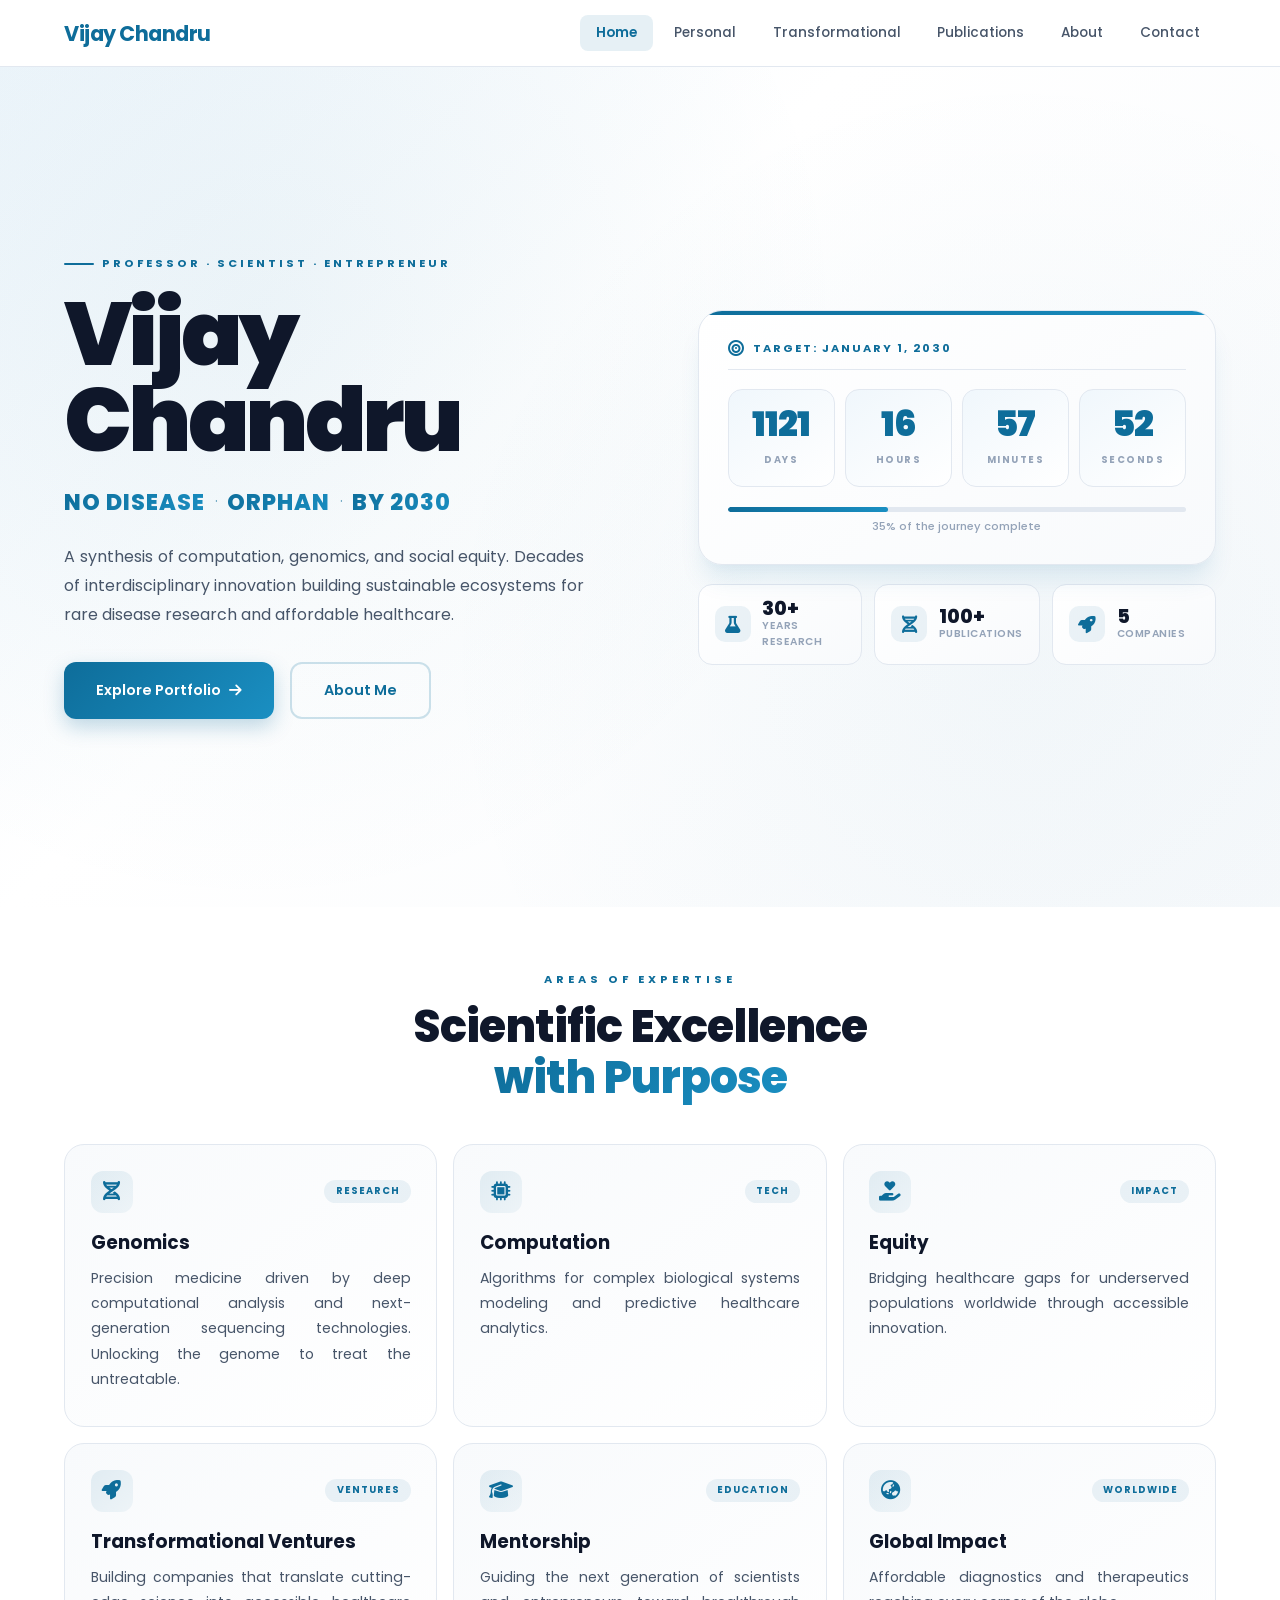
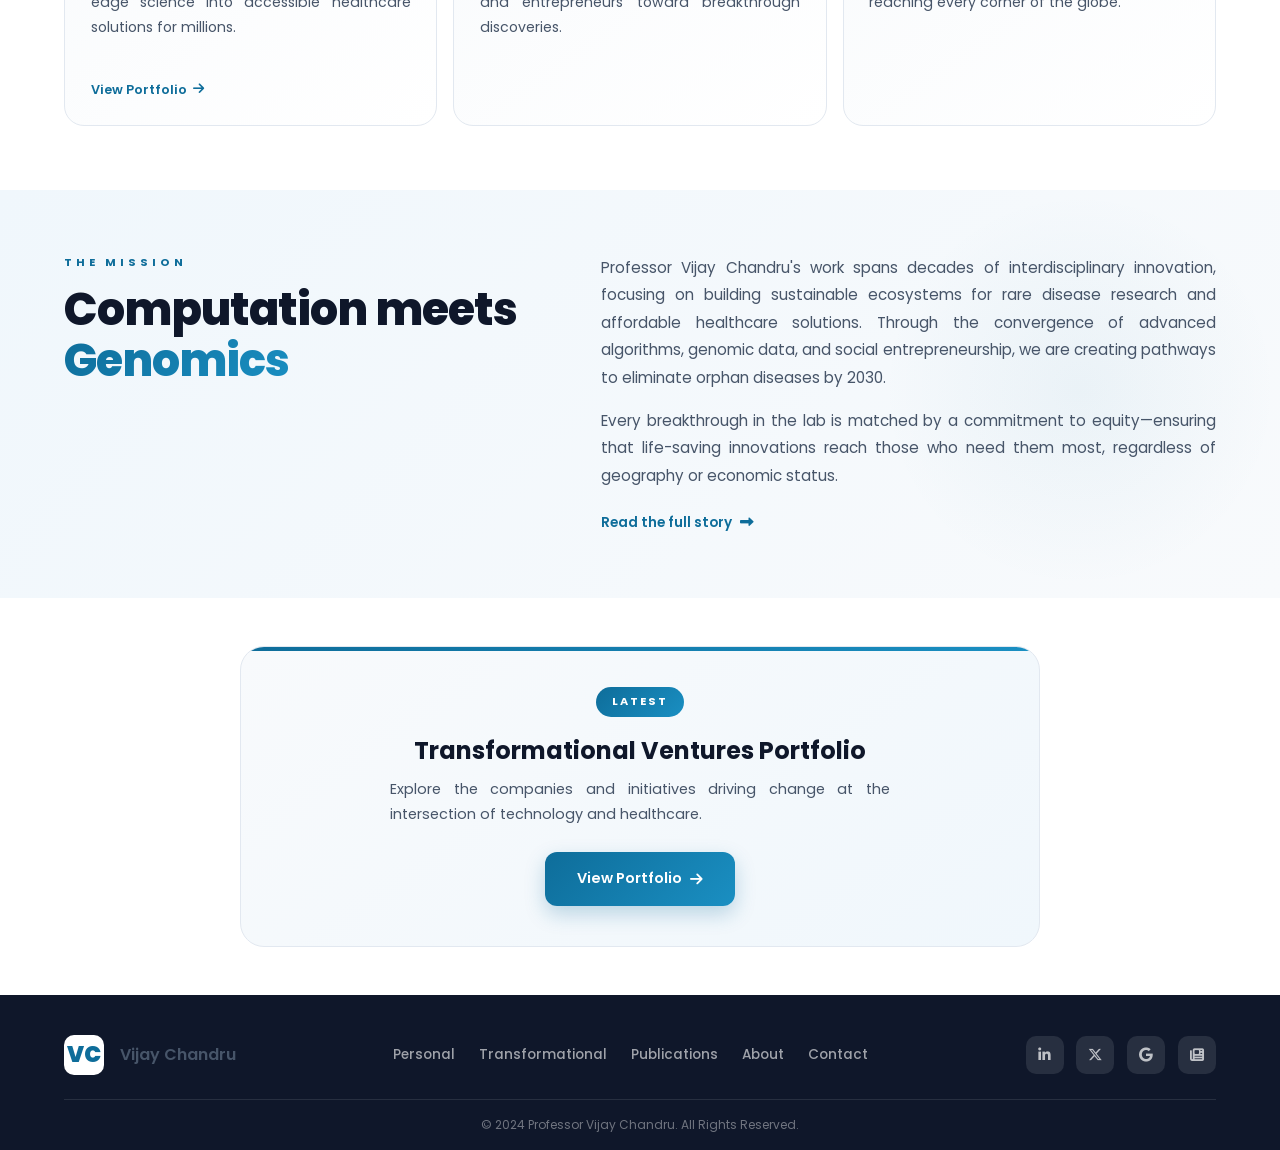
==== index.html @ 9f926428 "Add files via upload" ====
<!DOCTYPE html>
<html lang="en">
<head>
    <meta charset="UTF-8">
    <meta name="viewport" content="width=device-width, initial-scale=1.0, maximum-scale=5.0">
    <title>Vijay Chandru | Scientist · Entrepreneur · Mentor</title>
    <link rel="stylesheet" href="styles.css">
    <link href="https://fonts.googleapis.com/css2?family=Poppins:wght@300;400;500;600;700;800;900&display=swap" rel="stylesheet">
    <link rel="stylesheet" href="https://cdnjs.cloudflare.com/ajax/libs/font-awesome/6.4.0/css/all.min.css">
<base target="_blank">
</head>
<body>
    <div class="page-container home-page">

        <!-- Fixed Navigation -->
        <nav class="top-nav">
            <a href="index.html" class="logo">Vijay Chandru</a>
            <button class="mobile-menu-btn" aria-label="Toggle menu">
                <span></span>
                <span></span>
                <span></span>
            </button>
            <div class="nav-links">
                <a href="index.html" class="active">Home</a>
                <a href="personal.html">Personal</a>
                <a href="transformational.html">Transformational</a>
                <a href="publications.html">Publications</a>
                <a href="about.html">About</a>
                <a href="contact.html">Contact</a>
            </div>
        </nav>

        <!-- Hero Section -->
        <section class="hero-unified">
            <div class="hero-bg-pattern"></div>
            <div class="hero-inner">
                <div class="hero-left">
                    <div class="hero-label">PROFESSOR · SCIENTIST · ENTREPRENEUR</div>
                    <h1 class="hero-name">Vijay<br>Chandru</h1>
                    <div class="hero-mission">
                        <span class="mission-word">NO DISEASE</span>
                        <span class="mission-sep">·</span>
                        <span class="mission-word">ORPHAN</span>
                        <span class="mission-sep">·</span>
                        <span class="mission-word">BY 2030</span>
                    </div>
                    <p class="hero-desc">A synthesis of computation, genomics, and social equity. Decades of interdisciplinary innovation building sustainable ecosystems for rare disease research and affordable healthcare.</p>
                    <div class="hero-cta">
                        <a href="transformational.html" class="btn-primary">Explore Portfolio <i class="fas fa-arrow-right"></i></a>
                        <a href="about.html" class="btn-secondary">About Me</a>
                    </div>
                </div>
                <div class="hero-right">
                    <div class="countdown-panel">
                        <div class="countdown-header">
                            <i class="fas fa-bullseye"></i>
                            <span>TARGET: JANUARY 1, 2030</span>
                        </div>
                        <div class="countdown-grid">
                            <div class="countdown-cell">
                                <span class="count-num" id="days">2104</span>
                                <span class="count-label">DAYS</span>
                            </div>
                            <div class="countdown-cell">
                                <span class="count-num" id="hours">04</span>
                                <span class="count-label">HOURS</span>
                            </div>
                            <div class="countdown-cell">
                                <span class="count-num" id="minutes">53</span>
                                <span class="count-label">MINUTES</span>
                            </div>
                            <div class="countdown-cell">
                                <span class="count-num" id="seconds">26</span>
                                <span class="count-label">SECONDS</span>
                            </div>
                        </div>
                        <div class="countdown-progress">
                            <div class="progress-bar">
                                <div class="progress-fill" style="width: 35%"></div>
                            </div>
                            <span class="progress-text">35% of the journey complete</span>
                        </div>
                    </div>
                    <div class="hero-stats-row">
                        <div class="hero-stat">
                            <i class="fas fa-flask"></i>
                            <div>
                                <span class="st-num">30+</span>
                                <span class="st-text">Years Research</span>
                            </div>
                        </div>
                        <div class="hero-stat">
                            <i class="fas fa-dna"></i>
                            <div>
                                <span class="st-num">100+</span>
                                <span class="st-text">Publications</span>
                            </div>
                        </div>
                        <div class="hero-stat">
                            <i class="fas fa-rocket"></i>
                            <div>
                                <span class="st-num">5</span>
                                <span class="st-text">Companies</span>
                            </div>
                        </div>
                    </div>
                </div>
            </div>
        </section>

        <!-- Bento Grid Section - Equal 3×2 Grid -->
        <section class="bento-fullwidth">
            <div class="bento-header">
                <span class="section-label">AREAS OF EXPERTISE</span>
                <h2>Scientific Excellence<br><span class="accent">with Purpose</span></h2>
            </div>
            <div class="bento-grid-equal">
                <div class="bento-card-equal">
                    <div class="bento-top">
                        <div class="bento-icon"><i class="fas fa-dna"></i></div>
                        <div class="bento-tag">RESEARCH</div>
                    </div>
                    <h3>Genomics</h3>
                    <p>Precision medicine driven by deep computational analysis and next-generation sequencing technologies. Unlocking the genome to treat the untreatable.</p>
                    <div class="bento-hover-line"></div>
                </div>
                <div class="bento-card-equal">
                    <div class="bento-top">
                        <div class="bento-icon"><i class="fas fa-microchip"></i></div>
                        <div class="bento-tag">TECH</div>
                    </div>
                    <h3>Computation</h3>
                    <p>Algorithms for complex biological systems modeling and predictive healthcare analytics.</p>
                    <div class="bento-hover-line"></div>
                </div>
                <div class="bento-card-equal">
                    <div class="bento-top">
                        <div class="bento-icon"><i class="fas fa-hand-holding-heart"></i></div>
                        <div class="bento-tag">IMPACT</div>
                    </div>
                    <h3>Equity</h3>
                    <p>Bridging healthcare gaps for underserved populations worldwide through accessible innovation.</p>
                    <div class="bento-hover-line"></div>
                </div>
                <div class="bento-card-equal">
                    <div class="bento-top">
                        <div class="bento-icon"><i class="fas fa-rocket"></i></div>
                        <div class="bento-tag">VENTURES</div>
                    </div>
                    <h3>Transformational Ventures</h3>
                    <p>Building companies that translate cutting-edge science into accessible healthcare solutions for millions.</p>
                    <a href="transformational.html" class="bento-link">View Portfolio <i class="fas fa-arrow-right"></i></a>
                    <div class="bento-hover-line"></div>
                </div>
                <div class="bento-card-equal">
                    <div class="bento-top">
                        <div class="bento-icon"><i class="fas fa-graduation-cap"></i></div>
                        <div class="bento-tag">EDUCATION</div>
                    </div>
                    <h3>Mentorship</h3>
                    <p>Guiding the next generation of scientists and entrepreneurs toward breakthrough discoveries.</p>
                    <div class="bento-hover-line"></div>
                </div>
                <div class="bento-card-equal">
                    <div class="bento-top">
                        <div class="bento-icon"><i class="fas fa-globe-asia"></i></div>
                        <div class="bento-tag">WORLDWIDE</div>
                    </div>
                    <h3>Global Impact</h3>
                    <p>Affordable diagnostics and therapeutics reaching every corner of the globe.</p>
                    <div class="bento-hover-line"></div>
                </div>
            </div>
        </section>

        <!-- Mission Statement -->
        <section class="mission-band">
            <div class="mission-band-inner">
                <div class="mission-band-left">
                    <span class="section-label">THE MISSION</span>
                    <h2>Computation meets<br><span class="gradient-text">Genomics</span></h2>
                </div>
                <div class="mission-band-right">
                    <p>Professor Vijay Chandru's work spans decades of interdisciplinary innovation, focusing on building sustainable ecosystems for rare disease research and affordable healthcare solutions. Through the convergence of advanced algorithms, genomic data, and social entrepreneurship, we are creating pathways to eliminate orphan diseases by 2030.</p>
                    <p>Every breakthrough in the lab is matched by a commitment to equity—ensuring that life-saving innovations reach those who need them most, regardless of geography or economic status.</p>
                    <a href="about.html" class="text-link">Read the full story <i class="fas fa-long-arrow-alt-right"></i></a>
                </div>
            </div>
        </section>

        <!-- Latest News -->
        <section class="news-band">
            <div class="news-band-inner">
                <div class="news-badge-pill">LATEST</div>
                <h3>Transformational Ventures Portfolio</h3>
                <p>Explore the companies and initiatives driving change at the intersection of technology and healthcare.</p>
                <a href="transformational.html" class="btn-primary">View Portfolio <i class="fas fa-arrow-right"></i></a>
            </div>
        </section>

        <!-- Footer -->
        <footer class="footer-dense">
            <div class="footer-inner">
                <div class="footer-brand">
                    <span class="footer-logo">VC</span>
                    <p>Vijay Chandru</p>
                </div>
                <div class="footer-links">
                    <a href="personal.html">Personal</a>
                    <a href="transformational.html">Transformational</a>
                    <a href="publications.html">Publications</a>
                    <a href="about.html">About</a>
                    <a href="contact.html">Contact</a>
                </div>
                <div class="footer-social">
                    <a href="#" aria-label="LinkedIn"><i class="fab fa-linkedin-in"></i></a>
                    <a href="#" aria-label="Twitter"><i class="fab fa-x-twitter"></i></a>
                    <a href="#" aria-label="Google Scholar"><i class="fab fa-google"></i></a>
                    <a href="#" aria-label="News"><i class="fas fa-newspaper"></i></a>
                </div>
            </div>
            <div class="footer-bottom">
                <p>© 2024 Professor Vijay Chandru. All Rights Reserved.</p>
            </div>
        </footer>
    </div>
    <script src="script.js"></script>
</body>
</html>
---- styles.css ----
/* styles.css - 2026 Modern Design for Vijay Chandru Website */

* {
    margin: 0;
    padding: 0;
    box-sizing: border-box;
}

:root {
    --primary: #0E6D9A;
    --primary-dark: #0a5a7e;
    --primary-light: #1a8fc2;
    --bg: #ffffff;
    --bg-warm: #f8fafc;
    --bg-cool: #f0f7fc;
    --text: #0f172a;
    --text-secondary: #475569;
    --text-muted: #94a3b8;
    --border: #e2e8f0;
    --glass: rgba(255, 255, 255, 0.9);
    --shadow-sm: 0 1px 2px rgba(14, 109, 154, 0.05);
    --shadow: 0 4px 6px -1px rgba(14, 109, 154, 0.08), 0 2px 4px -2px rgba(14, 109, 154, 0.04);
    --shadow-lg: 0 10px 15px -3px rgba(14, 109, 154, 0.1), 0 4px 6px -4px rgba(14, 109, 154, 0.05);
    --shadow-xl: 0 20px 25px -5px rgba(14, 109, 154, 0.1), 0 8px 10px -6px rgba(14, 109, 154, 0.04);
}

html {
    scroll-behavior: smooth;
}

body {
    font-family: 'Poppins', -apple-system, BlinkMacSystemFont, 'Segoe UI', sans-serif;
    background-color: var(--bg);
    color: var(--text);
    line-height: 1.5;
    overflow-x: hidden;
    font-size: 16px;
    -webkit-font-smoothing: antialiased;
}

/* ===== NAVIGATION ===== */
.top-nav {
    position: sticky;
    top: 0;
    z-index: 100;
    display: flex;
    justify-content: space-between;
    align-items: center;
    padding: 0.8rem 5%;
    background: var(--glass);
    backdrop-filter: blur(20px);
    -webkit-backdrop-filter: blur(20px);
    border-bottom: 1px solid var(--border);
    flex-wrap: wrap;
}

.logo {
    font-size: 1.3rem;
    font-weight: 700;
    letter-spacing: -0.5px;
    color: var(--primary);
    text-decoration: none;
    transition: all 0.3s cubic-bezier(0.4, 0, 0.2, 1);
    padding: 0.3rem 0;
}

.logo:hover {
    opacity: 0.8;
}

.nav-links {
    display: flex;
    gap: 0.3rem;
}

.nav-links a {
    color: var(--text-secondary);
    text-decoration: none;
    font-size: 0.85rem;
    font-weight: 500;
    padding: 0.5rem 1rem;
    border-radius: 8px;
    transition: all 0.3s ease;
    position: relative;
}

.nav-links a:hover {
    color: var(--primary);
    background: rgba(14, 109, 154, 0.06);
}

.nav-links a.active {
    color: var(--primary);
    background: rgba(14, 109, 154, 0.1);
    font-weight: 600;
}

.mobile-menu-btn {
    display: none;
    background: none;
    border: none;
    cursor: pointer;
    flex-direction: column;
    gap: 4px;
    padding: 0.5rem;
    width: 40px;
    height: 40px;
    align-items: center;
    justify-content: center;
    border-radius: 8px;
    transition: background 0.3s ease;
}

.mobile-menu-btn:hover {
    background: rgba(14, 109, 154, 0.08);
}

.mobile-menu-btn span {
    width: 22px;
    height: 2.5px;
    background: var(--primary);
    border-radius: 2px;
    transition: 0.3s;
    display: block;
}

/* ===== HERO - UNIFIED ===== */
.hero-unified {
    min-height: calc(100vh - 60px);
    position: relative;
    background: linear-gradient(135deg, var(--bg-cool) 0%, var(--bg) 40%, var(--bg-warm) 100%);
    overflow: hidden;
    display: flex;
    align-items: center;
    padding: 3rem 5%;
}

.hero-bg-pattern {
    position: absolute;
    top: 0;
    left: 0;
    width: 100%;
    height: 100%;
    background-image: 
        radial-gradient(circle at 20% 30%, rgba(14, 109, 154, 0.06) 0%, transparent 50%),
        radial-gradient(circle at 80% 70%, rgba(14, 109, 154, 0.04) 0%, transparent 50%);
    pointer-events: none;
}

.hero-inner {
    position: relative;
    z-index: 2;
    max-width: 1400px;
    margin: 0 auto;
    width: 100%;
    display: grid;
    grid-template-columns: 1.1fr 1fr;
    gap: 4rem;
    align-items: center;
}

.hero-left {
    padding: 1rem 0;
}

.hero-label {
    font-size: 0.7rem;
    font-weight: 700;
    letter-spacing: 3px;
    color: var(--primary);
    margin-bottom: 1.2rem;
    text-transform: uppercase;
    display: flex;
    align-items: center;
    gap: 0.5rem;
}

.hero-label::before {
    content: '';
    width: 30px;
    height: 2px;
    background: var(--primary);
    border-radius: 1px;
}

.hero-name {
    font-size: clamp(3rem, 7vw, 6rem);
    font-weight: 900;
    line-height: 0.95;
    letter-spacing: -3px;
    color: var(--text);
    margin-bottom: 1.5rem;
}

.hero-mission {
    display: flex;
    align-items: center;
    gap: 0.6rem;
    margin-bottom: 1.5rem;
    flex-wrap: wrap;
}

.mission-word {
    font-size: clamp(1rem, 2vw, 1.4rem);
    font-weight: 800;
    background: linear-gradient(135deg, var(--primary), var(--primary-light));
    -webkit-background-clip: text;
    -webkit-text-fill-color: transparent;
    background-clip: text;
    letter-spacing: 1px;
}

.mission-sep {
    color: var(--primary);
    font-size: 1.2rem;
    font-weight: 300;
    opacity: 0.6;
}

.hero-desc {
    font-size: 1rem;
    color: var(--text-secondary);
    max-width: 520px;
    margin-bottom: 2rem;
    line-height: 1.8;
    text-align: justify;
}

.hero-cta {
    display: flex;
    gap: 1rem;
    flex-wrap: wrap;
}

.btn-primary {
    display: inline-flex;
    align-items: center;
    justify-content: center;
    gap: 0.5rem;
    background: linear-gradient(135deg, var(--primary), var(--primary-light));
    color: white;
    padding: 1rem 2rem;
    border-radius: 12px;
    text-decoration: none;
    font-weight: 600;
    font-size: 0.9rem;
    transition: all 0.3s cubic-bezier(0.4, 0, 0.2, 1);
    border: none;
    cursor: pointer;
    box-shadow: 0 8px 20px rgba(14, 109, 154, 0.25);
    white-space: nowrap;
}

.btn-primary:hover {
    transform: translateY(-3px);
    box-shadow: 0 15px 35px rgba(14, 109, 154, 0.3);
    gap: 0.8rem;
}

.btn-secondary {
    display: inline-flex;
    align-items: center;
    justify-content: center;
    gap: 0.5rem;
    background: transparent;
    color: var(--primary);
    padding: 1rem 2rem;
    border-radius: 12px;
    text-decoration: none;
    font-weight: 600;
    font-size: 0.9rem;
    transition: all 0.3s ease;
    border: 2px solid rgba(14, 109, 154, 0.2);
    white-space: nowrap;
}

.btn-secondary:hover {
    background: rgba(14, 109, 154, 0.08);
    border-color: var(--primary);
    transform: translateY(-2px);
}

/* ===== COUNTDOWN PANEL ===== */
.hero-right {
    display: flex;
    flex-direction: column;
    gap: 1.2rem;
}

.countdown-panel {
    background: linear-gradient(145deg, var(--bg), var(--bg-warm));
    border: 1px solid var(--border);
    border-radius: 24px;
    padding: 1.8rem;
    box-shadow: var(--shadow-xl);
    position: relative;
    overflow: hidden;
}

.countdown-panel::before {
    content: '';
    position: absolute;
    top: 0;
    left: 0;
    width: 100%;
    height: 4px;
    background: linear-gradient(90deg, var(--primary), var(--primary-light));
}

.countdown-header {
    display: flex;
    align-items: center;
    gap: 0.6rem;
    margin-bottom: 1.2rem;
    padding-bottom: 0.8rem;
    border-bottom: 1px solid var(--border);
}

.countdown-header i {
    font-size: 1rem;
    color: var(--primary);
}

.countdown-header span {
    font-size: 0.7rem;
    font-weight: 700;
    letter-spacing: 2px;
    color: var(--primary);
    text-transform: uppercase;
}

.countdown-grid {
    display: grid;
    grid-template-columns: repeat(4, 1fr);
    gap: 0.6rem;
    margin-bottom: 1.2rem;
}

.countdown-cell {
    text-align: center;
    padding: 1rem 0.3rem;
    background: linear-gradient(145deg, var(--bg-cool), var(--bg));
    border-radius: 14px;
    border: 1px solid var(--border);
    transition: all 0.3s ease;
    position: relative;
}

.countdown-cell:hover {
    transform: translateY(-4px);
    box-shadow: var(--shadow-lg);
    border-color: rgba(14, 109, 154, 0.3);
}

.countdown-cell::after {
    content: '';
    position: absolute;
    bottom: 0;
    left: 10%;
    width: 80%;
    height: 3px;
    background: linear-gradient(90deg, var(--primary), var(--primary-light));
    border-radius: 2px;
    opacity: 0;
    transition: opacity 0.3s ease;
}

.countdown-cell:hover::after {
    opacity: 1;
}

.count-num {
    display: block;
    font-size: 2.2rem;
    font-weight: 900;
    color: var(--primary);
    line-height: 1;
    font-family: 'Poppins', monospace;
    letter-spacing: -1px;
    margin-bottom: 0.3rem;
}

.count-label {
    font-size: 0.6rem;
    font-weight: 700;
    color: var(--text-muted);
    letter-spacing: 1.5px;
    text-transform: uppercase;
}

.countdown-progress {
    margin-top: 0.3rem;
}

.progress-bar {
    width: 100%;
    height: 5px;
    background: var(--border);
    border-radius: 3px;
    overflow: hidden;
    margin-bottom: 0.4rem;
}

.progress-fill {
    height: 100%;
    background: linear-gradient(90deg, var(--primary), var(--primary-light));
    border-radius: 3px;
    transition: width 1s ease;
}

.progress-text {
    font-size: 0.7rem;
    color: var(--text-muted);
    font-weight: 500;
    display: block;
    text-align: center;
}

/* Hero Stats Row */
.hero-stats-row {
    display: grid;
    grid-template-columns: repeat(3, 1fr);
    gap: 0.8rem;
}

.hero-stat {
    display: flex;
    align-items: center;
    gap: 0.7rem;
    background: linear-gradient(145deg, var(--bg), var(--bg-warm));
    padding: 0.9rem 1rem;
    border-radius: 14px;
    border: 1px solid var(--border);
    transition: all 0.3s ease;
}

.hero-stat:hover {
    transform: translateY(-3px);
    box-shadow: var(--shadow);
    border-color: rgba(14, 109, 154, 0.2);
}

.hero-stat i {
    font-size: 1.1rem;
    color: var(--primary);
    width: 36px;
    height: 36px;
    display: flex;
    align-items: center;
    justify-content: center;
    background: rgba(14, 109, 154, 0.08);
    border-radius: 10px;
    flex-shrink: 0;
}

.hero-stat div {
    display: flex;
    flex-direction: column;
    min-width: 0;
}

.st-num {
    font-size: 1.2rem;
    font-weight: 800;
    color: var(--text);
    line-height: 1;
}

.st-text {
    font-size: 0.65rem;
    color: var(--text-muted);
    font-weight: 600;
    letter-spacing: 0.5px;
    text-transform: uppercase;
}

/* ===== BENTO - EQUAL 3×2 GRID ===== */
.bento-fullwidth {
    padding: 4rem 0;
    background: var(--bg);
    width: 100%;
}

.bento-header {
    text-align: center;
    margin-bottom: 2.5rem;
    padding: 0 5%;
}

.section-label {
    font-size: 0.7rem;
    font-weight: 700;
    letter-spacing: 4px;
    color: var(--primary);
    text-transform: uppercase;
    margin-bottom: 0.8rem;
    display: block;
}

.bento-header h2 {
    font-size: clamp(1.8rem, 3.5vw, 2.8rem);
    font-weight: 800;
    letter-spacing: -1px;
    color: var(--text);
    line-height: 1.15;
}

.accent {
    background: linear-gradient(135deg, var(--primary), var(--primary-light));
    -webkit-background-clip: text;
    -webkit-text-fill-color: transparent;
    background-clip: text;
}

.bento-grid-equal {
    display: grid;
    grid-template-columns: repeat(3, 1fr);
    grid-auto-rows: 1fr;
    gap: 1rem;
    padding: 0 5%;
    max-width: 1400px;
    margin: 0 auto;
}

.bento-card-equal {
    background: linear-gradient(145deg, var(--bg-warm), var(--bg));
    border: 1px solid var(--border);
    border-radius: 20px;
    padding: 1.6rem;
    transition: all 0.4s cubic-bezier(0.4, 0, 0.2, 1);
    position: relative;
    overflow: hidden;
    display: flex;
    flex-direction: column;
    height: 100%;
}

.bento-hover-line {
    position: absolute;
    top: 0;
    left: 0;
    width: 100%;
    height: 3px;
    background: linear-gradient(90deg, var(--primary), var(--primary-light));
    transform: scaleX(0);
    transform-origin: left;
    transition: transform 0.4s ease;
}

.bento-card-equal:hover .bento-hover-line {
    transform: scaleX(1);
}

.bento-card-equal:hover {
    transform: translateY(-5px);
    box-shadow: var(--shadow-xl);
    border-color: rgba(14, 109, 154, 0.2);
}

.bento-top {
    display: flex;
    justify-content: space-between;
    align-items: center;
    margin-bottom: 1rem;
}

.bento-icon {
    width: 42px;
    height: 42px;
    background: linear-gradient(135deg, rgba(14, 109, 154, 0.1), rgba(14, 109, 154, 0.05));
    border-radius: 12px;
    display: flex;
    align-items: center;
    justify-content: center;
    transition: all 0.3s ease;
    flex-shrink: 0;
}

.bento-card-equal:hover .bento-icon {
    background: linear-gradient(135deg, var(--primary), var(--primary-light));
    transform: scale(1.1);
}

.bento-icon i {
    font-size: 1.2rem;
    color: var(--primary);
    transition: color 0.3s ease;
}

.bento-card-equal:hover .bento-icon i {
    color: white;
}

.bento-tag {
    padding: 0.25rem 0.7rem;
    background: rgba(14, 109, 154, 0.08);
    color: var(--primary);
    font-size: 0.6rem;
    font-weight: 700;
    border-radius: 20px;
    letter-spacing: 1px;
    text-transform: uppercase;
    flex-shrink: 0;
}

.bento-card-equal h3 {
    font-size: 1.15rem;
    font-weight: 700;
    color: var(--text);
    margin-bottom: 0.6rem;
}

.bento-card-equal p {
    font-size: 0.88rem;
    color: var(--text-secondary);
    line-height: 1.7;
    flex-grow: 1;
    text-align: justify;
    margin-bottom: 0.5rem;
}

.bento-link {
    display: inline-flex;
    align-items: center;
    gap: 0.4rem;
    color: var(--primary);
    text-decoration: none;
    font-weight: 600;
    font-size: 0.8rem;
    margin-top: auto;
    padding-top: 0.5rem;
    transition: gap 0.3s ease;
}

.bento-link:hover {
    gap: 0.7rem;
}

/* ===== MISSION BAND ===== */
.mission-band {
    background: linear-gradient(135deg, var(--bg-cool), var(--bg-warm));
    padding: 4rem 5%;
    position: relative;
    overflow: hidden;
}

.mission-band::before {
    content: '';
    position: absolute;
    top: 0;
    right: 0;
    width: 400px;
    height: 400px;
    background: radial-gradient(circle, rgba(14, 109, 154, 0.05) 0%, transparent 70%);
}

.mission-band-inner {
    max-width: 1200px;
    margin: 0 auto;
    display: grid;
    grid-template-columns: 1fr 1.3fr;
    gap: 4rem;
    align-items: start;
    position: relative;
    z-index: 1;
}

.mission-band-left h2 {
    font-size: clamp(1.8rem, 3.5vw, 2.8rem);
    font-weight: 800;
    letter-spacing: -1px;
    line-height: 1.15;
    color: var(--text);
}

.gradient-text {
    background: linear-gradient(135deg, var(--primary), var(--primary-light));
    -webkit-background-clip: text;
    -webkit-text-fill-color: transparent;
    background-clip: text;
}

.mission-band-right p {
    font-size: 0.95rem;
    color: var(--text-secondary);
    line-height: 1.8;
    margin-bottom: 1rem;
    text-align: justify;
}

.text-link {
    display: inline-flex;
    align-items: center;
    gap: 0.5rem;
    color: var(--primary);
    text-decoration: none;
    font-weight: 600;
    font-size: 0.85rem;
    margin-top: 0.5rem;
    transition: gap 0.3s ease;
}

.text-link:hover {
    gap: 0.8rem;
}

/* ===== NEWS BAND ===== */
.news-band {
    padding: 3rem 5%;
    background: var(--bg);
}

.news-band-inner {
    max-width: 800px;
    margin: 0 auto;
    background: linear-gradient(145deg, var(--bg-warm), var(--bg-cool));
    border: 1px solid var(--border);
    border-radius: 24px;
    padding: 2.5rem;
    text-align: center;
    position: relative;
    overflow: hidden;
    transition: all 0.4s ease;
}

.news-band-inner:hover {
    box-shadow: var(--shadow-xl);
    transform: translateY(-3px);
}

.news-band-inner::before {
    content: '';
    position: absolute;
    top: 0;
    left: 0;
    width: 100%;
    height: 4px;
    background: linear-gradient(90deg, var(--primary), var(--primary-light));
}

.news-badge-pill {
    display: inline-block;
    padding: 0.4rem 1rem;
    background: linear-gradient(135deg, var(--primary), var(--primary-light));
    color: white;
    font-size: 0.7rem;
    font-weight: 700;
    letter-spacing: 2px;
    text-transform: uppercase;
    border-radius: 20px;
    margin-bottom: 1rem;
}

.news-band-inner h3 {
    font-size: 1.5rem;
    font-weight: 700;
    color: var(--text);
    margin-bottom: 0.5rem;
}

.news-band-inner p {
    color: var(--text-secondary);
    font-size: 0.9rem;
    margin-bottom: 1.5rem;
    max-width: 500px;
    margin-left: auto;
    margin-right: auto;
    text-align: justify;
}

/* ===== PERSONAL PAGE - FULL WIDTH HERO ===== */
.personal-hero {
    background: linear-gradient(135deg, var(--bg-cool) 0%, var(--bg) 50%, var(--bg-warm) 100%);
    padding: 3rem 5%;
    position: relative;
    overflow: hidden;
    min-height: auto;
}

.personal-hero::before {
    content: '';
    position: absolute;
    top: -20%;
    right: -10%;
    width: 500px;
    height: 500px;
    background: radial-gradient(circle, rgba(14, 109, 154, 0.06) 0%, transparent 70%);
    border-radius: 50%;
}

.personal-hero-inner {
    max-width: 1400px;
    margin: 0 auto;
    display: grid;
    grid-template-columns: 1.2fr 0.8fr;
    gap: 3rem;
    align-items: center;
    position: relative;
    z-index: 1;
}

.personal-hero-label {
    font-size: 0.7rem;
    font-weight: 700;
    letter-spacing: 3px;
    color: var(--primary);
    text-transform: uppercase;
    margin-bottom: 1rem;
    display: flex;
    align-items: center;
    gap: 0.5rem;
}

.personal-hero-label::before {
    content: '';
    width: 30px;
    height: 2px;
    background: var(--primary);
    border-radius: 1px;
}

.personal-hero-title {
    font-size: clamp(2.5rem, 5vw, 4rem);
    font-weight: 900;
    line-height: 1.05;
    letter-spacing: -2px;
    color: var(--text);
    margin-bottom: 1.2rem;
}

.personal-hero-desc {
    font-size: 1rem;
    color: var(--text-secondary);
    line-height: 1.8;
    max-width: 600px;
    margin-bottom: 2rem;
    text-align: justify;
}

.personal-hero-stats {
    display: flex;
    gap: 1.5rem;
    flex-wrap: wrap;
}

.ph-stat {
    display: flex;
    flex-direction: column;
    padding: 1rem 1.5rem;
    background: linear-gradient(145deg, var(--bg), var(--bg-warm));
    border: 1px solid var(--border);
    border-radius: 14px;
    min-width: 100px;
    transition: all 0.3s ease;
}

.ph-stat:hover {
    transform: translateY(-3px);
    box-shadow: var(--shadow);
    border-color: rgba(14, 109, 154, 0.2);
}

.ph-num {
    font-size: 1.6rem;
    font-weight: 800;
    color: var(--primary);
    line-height: 1;
    letter-spacing: -1px;
}

.ph-text {
    font-size: 0.7rem;
    font-weight: 600;
    color: var(--text-muted);
    letter-spacing: 0.5px;
    text-transform: uppercase;
    margin-top: 0.3rem;
}

.personal-hero-image {
    display: flex;
    justify-content: center;
    align-items: center;
}

.personal-hero-image img {
    width: 100%;
    max-width: 350px;
    border-radius: 20px;
    border: 3px solid rgba(14, 109, 154, 0.15);
    box-shadow: var(--shadow-xl);
    transition: all 0.4s ease;
}

.personal-hero-image img:hover {
    transform: scale(1.02);
    border-color: rgba(14, 109, 154, 0.3);
}

/* ===== SUMMARY BAND - DENSE 3-COLUMN ===== */
.summary-band {
    background: linear-gradient(135deg, var(--bg-warm), var(--bg-cool));
    padding: 2.5rem 5%;
    border-top: 1px solid var(--border);
    border-bottom: 1px solid var(--border);
}

.summary-band-inner {
    max-width: 1400px;
    margin: 0 auto;
    display: grid;
    grid-template-columns: repeat(3, 1fr);
    gap: 2rem;
}

.summary-col p {
    font-size: 0.9rem;
    color: var(--text-secondary);
    line-height: 1.8;
    text-align: justify;
    margin: 0;
}

/* ===== TIMELINE NAV - STICKY HORIZONTAL ===== */
.timeline-nav-sticky {
    position: sticky;
    top: 60px;
    z-index: 50;
    background: var(--glass);
    backdrop-filter: blur(20px);
    -webkit-backdrop-filter: blur(20px);
    border-bottom: 1px solid var(--border);
    padding: 0.8rem 5%;
    overflow-x: auto;
    -webkit-overflow-scrolling: touch;
    scrollbar-width: none;
}

.timeline-nav-sticky::-webkit-scrollbar {
    display: none;
}

.timeline-nav-scroll {
    display: flex;
    gap: 0.5rem;
    max-width: 1400px;
    margin: 0 auto;
    flex-wrap: nowrap;
    min-width: max-content;
}

.timeline-nav-scroll .timeline-link {
    padding: 0.5rem 1.2rem;
    border-radius: 20px;
    font-size: 0.8rem;
    font-weight: 500;
    white-space: nowrap;
    transition: all 0.3s ease;
    text-decoration: none;
    color: var(--text-secondary);
    border: 1px solid transparent;
}

.timeline-nav-scroll .timeline-link:hover {
    background: rgba(14, 109, 154, 0.06);
    color: var(--primary);
}

.timeline-nav-scroll .timeline-link.active {
    background: linear-gradient(135deg, var(--primary), var(--primary-light));
    color: white;
    font-weight: 600;
    box-shadow: 0 4px 12px rgba(14, 109, 154, 0.2);
}

/* ===== TIMELINE FULLWIDTH ===== */
.timeline-fullwidth {
    width: 100%;
}

.timeline-section-full {
    padding: 3rem 5%;
    position: relative;
    transition: all 0.4s ease;
}

.timeline-section-full.alt {
    background: linear-gradient(135deg, var(--bg-warm), var(--bg-cool));
}

.timeline-section-full:not(.alt) {
    background: var(--bg);
}

.timeline-section-inner {
    max-width: 1400px;
    margin: 0 auto;
}

.timeline-section-header {
    margin-bottom: 1.5rem;
}

.timeline-section-header h2 {
    font-size: 1.6rem;
    font-weight: 700;
    color: var(--text);
    margin-top: 0.5rem;
    letter-spacing: -0.5px;
}

.timeline-section-body {
    display: grid;
    grid-template-columns: 1fr 1fr;
    gap: 2.5rem;
    align-items: start;
}

.timeline-section-body .col-text p {
    font-size: 0.95rem;
    line-height: 1.8;
    color: var(--text-secondary);
    text-align: justify;
    margin-bottom: 1rem;
}

/* ===== ANIMATIONS ===== */
@keyframes fadeInUp {
    from {
        opacity: 0;
        transform: translateY(40px);
    }
    to {
        opacity: 1;
        transform: translateY(0);
    }
}

@keyframes fadeInLeft {
    from {
        opacity: 0;
        transform: translateX(-30px);
    }
    to {
        opacity: 1;
        transform: translateX(0);
    }
}

@keyframes fadeInRight {
    from {
        opacity: 0;
        transform: translateX(30px);
    }
    to {
        opacity: 1;
        transform: translateX(0);
    }
}

@keyframes scaleIn {
    from {
        opacity: 0;
        transform: scale(0.95);
    }
    to {
        opacity: 1;
        transform: scale(1);
    }
}

.animate-in {
    opacity: 0;
    animation: fadeInUp 0.8s cubic-bezier(0.4, 0, 0.2, 1) forwards;
}

.animate-in-left {
    opacity: 0;
    animation: fadeInLeft 0.7s cubic-bezier(0.4, 0, 0.2, 1) forwards;
}

.animate-in-right {
    opacity: 0;
    animation: fadeInRight 0.7s cubic-bezier(0.4, 0, 0.2, 1) forwards;
}

.animate-scale {
    opacity: 0;
    animation: scaleIn 0.6s cubic-bezier(0.4, 0, 0.2, 1) forwards;
}

/* Stagger delays */
.delay-1 { animation-delay: 0.1s; }
.delay-2 { animation-delay: 0.2s; }
.delay-3 { animation-delay: 0.3s; }
.delay-4 { animation-delay: 0.4s; }
.delay-5 { animation-delay: 0.5s; }

/* Scroll-triggered animation helper */
.scroll-animate {
    opacity: 0;
    transform: translateY(30px);
    transition: opacity 0.6s ease, transform 0.6s ease;
}

.scroll-animate.visible {
    opacity: 1;
    transform: translateY(0);
}

/* ===== FOOTER ===== */
.footer-dense {
    background: var(--text);
    color: white;
    padding: 2.5rem 5% 1rem;
}

.footer-inner {
    max-width: 1200px;
    margin: 0 auto;
    display: flex;
    justify-content: space-between;
    align-items: center;
    flex-wrap: wrap;
    gap: 1.5rem;
    padding-bottom: 1.5rem;
    border-bottom: 1px solid rgba(255,255,255,0.1);
}

.footer-brand {
    display: flex;
    align-items: center;
    gap: 1rem;
}

.footer-logo {
    font-size: 1.4rem;
    font-weight: 900;
    color: var(--primary);
    background: white;
    width: 40px;
    height: 40px;
    display: flex;
    align-items: center;
    justify-content: center;
    border-radius: 10px;
    flex-shrink: 0;
}

.footer-brand p {
    font-weight: 600;
    font-size: 1rem;
    color: white;
}

.footer-links {
    display: flex;
    gap: 1.5rem;
    flex-wrap: wrap;
}

.footer-links a {
    color: rgba(255,255,255,0.6);
    text-decoration: none;
    font-size: 0.85rem;
    font-weight: 500;
    transition: color 0.3s ease;
}

.footer-links a:hover {
    color: white;
}

.footer-social {
    display: flex;
    gap: 0.8rem;
}

.footer-social a {
    width: 38px;
    height: 38px;
    display: flex;
    align-items: center;
    justify-content: center;
    background: rgba(255,255,255,0.1);
    border-radius: 10px;
    color: rgba(255,255,255,0.7);
    font-size: 0.9rem;
    transition: all 0.3s ease;
    text-decoration: none;
}

.footer-social a:hover {
    background: var(--primary);
    color: white;
    transform: translateY(-3px);
}

.footer-bottom {
    text-align: center;
    padding-top: 1rem;
}

.footer-bottom p {
    font-size: 0.75rem;
    color: rgba(255,255,255,0.4);
}

/* ===== PERSONAL PAGE RESPONSIVE ===== */
@media (max-width: 1024px) {
    .personal-hero-inner {
        grid-template-columns: 1fr;
        text-align: center;
    }

    .personal-hero-label {
        justify-content: center;
    }

    .personal-hero-label::before {
        display: none;
    }

    .personal-hero-desc {
        margin-left: auto;
        margin-right: auto;
    }

    .personal-hero-stats {
        justify-content: center;
    }

    .personal-hero-image {
        order: -1;
    }

    .personal-hero-image img {
        max-width: 280px;
    }

    .summary-band-inner {
        grid-template-columns: 1fr;
        gap: 1.5rem;
    }

    .timeline-section-body {
        grid-template-columns: 1fr;
        gap: 1.5rem;
    }

    .timeline-section-header h2 {
        font-size: 1.4rem;
    }
}

@media (max-width: 768px) {
    .personal-hero {
        padding: 2rem 4%;
    }

    .personal-hero-title {
        font-size: 2.2rem;
    }

    .personal-hero-stats {
        gap: 0.8rem;
    }

    .ph-stat {
        padding: 0.8rem 1rem;
        min-width: 80px;
    }

    .ph-num {
        font-size: 1.3rem;
    }

    .summary-band {
        padding: 2rem 4%;
    }

    .timeline-section-full {
        padding: 2rem 4%;
    }

    .timeline-nav-sticky {
        padding: 0.6rem 4%;
        top: 56px;
    }

    .timeline-nav-scroll .timeline-link {
        padding: 0.4rem 1rem;
        font-size: 0.75rem;
    }
}

@media (max-width: 480px) {
    .personal-hero-title {
        font-size: 1.8rem;
        letter-spacing: -1px;
    }

    .personal-hero-image img {
        max-width: 220px;
    }

    .ph-stat {
        flex: 1;
        min-width: 0;
    }

    .timeline-section-header h2 {
        font-size: 1.2rem;
    }
}

/* ===== RESPONSIVE ===== */
@media (max-width: 1200px) {
    .hero-inner {
        gap: 2rem;
    }

    .count-num {
        font-size: 1.8rem;
    }
}

@media (max-width: 1024px) {
    .hero-unified {
        padding: 2rem 5%;
    }

    .hero-inner {
        grid-template-columns: 1fr;
        text-align: center;
    }

    .hero-left {
        order: 1;
    }

    .hero-right {
        order: 2;
        max-width: 600px;
        margin: 0 auto;
        width: 100%;
    }

    .hero-label {
        justify-content: center;
    }

    .hero-label::before {
        display: none;
    }

    .hero-desc {
        margin-left: auto;
        margin-right: auto;
    }

    .hero-cta {
        justify-content: center;
    }

    .bento-grid-equal {
        grid-template-columns: repeat(2, 1fr);
    }

    .mission-band-inner {
        grid-template-columns: 1fr;
        gap: 2rem;
        text-align: center;
    }

    .mission-band-right p {
        text-align: justify;
    }
}

@media (max-width: 768px) {
    .mobile-menu-btn { display: flex; }
    .nav-links {
        display: none;
        width: 100%;
        flex-direction: column;
        align-items: center;
        padding: 1rem 0;
        gap: 0.3rem;
    }
    .nav-links.show { display: flex; }

    .hero-unified {
        padding: 1.5rem 4%;
        min-height: auto;
    }

    .hero-name {
        font-size: 2.8rem;
        letter-spacing: -2px;
    }

    .hero-mission {
        justify-content: center;
    }

    .mission-word {
        font-size: 0.95rem;
    }

    .hero-desc {
        font-size: 0.9rem;
    }

    .countdown-grid {
        gap: 0.5rem;
    }

    .countdown-cell {
        padding: 0.8rem 0.2rem;
    }

    .count-num {
        font-size: 1.5rem;
    }

    .count-label {
        font-size: 0.55rem;
    }

    .hero-stats-row {
        grid-template-columns: 1fr;
    }

    .bento-grid-equal {
        grid-template-columns: 1fr;
        padding: 0 4%;
    }

    .bento-card-equal {
        padding: 1.4rem;
    }

    .footer-inner {
        flex-direction: column;
        text-align: center;
    }

    .mission-band,
    .news-band {
        padding: 2rem 4%;
    }

    .btn-primary,
    .btn-secondary {
        width: 100%;
        justify-content: center;
    }

    .hero-cta {
        flex-direction: column;
        width: 100%;
    }
}

@media (max-width: 480px) {
    .hero-name {
        font-size: 2.2rem;
    }

    .countdown-grid {
        grid-template-columns: repeat(2, 1fr);
    }

    .countdown-panel {
        padding: 1.4rem;
    }

    .hero-stats-row {
        gap: 0.5rem;
    }

    .hero-stat {
        padding: 0.7rem;
    }

    .bento-header h2 {
        font-size: 1.6rem;
    }

    .mission-band-left h2 {
        font-size: 1.6rem;
    }
}

/* ===== SCROLLBAR ===== */
::-webkit-scrollbar {
    width: 8px;
}

::-webkit-scrollbar-track {
    background: var(--bg-warm);
}

::-webkit-scrollbar-thumb {
    background: var(--primary);
    border-radius: 4px;
}

::-webkit-scrollbar-thumb:hover {
    background: var(--primary-dark);
}

::selection {
    background: rgba(14, 109, 154, 0.2);
    color: var(--text);
}

/* ===== PAGE CONTENT GENERAL ===== */
.page-content {
    position: relative;
    z-index: 10;
    max-width: 1200px;
    margin: 0 auto;
    padding: 2rem 5% 4rem;
}

/* ===== TIMELINE ===== */
.timeline-nav {
    display: flex;
    flex-wrap: wrap;
    justify-content: center;
    gap: 0.3rem 1.2rem;
    margin: 2rem 0 3rem;
    padding-bottom: 1rem;
    border-bottom: 2px solid var(--border);
}

.timeline-link {
    color: var(--text-muted);
    text-decoration: none;
    font-size: 0.85rem;
    font-weight: 500;
    padding: 0.3rem 0;
    transition: all 0.3s;
    position: relative;
}

.timeline-link.active,
.timeline-link:hover {
    color: var(--primary);
}

.timeline-container {
    display: flex;
    flex-direction: column;
    gap: 1.5rem;
}

.timeline-section {
    background: linear-gradient(145deg, var(--bg-warm), var(--bg));
    padding: 1.8rem;
    border: 1px solid var(--border);
    border-radius: 16px;
    transition: all 0.3s ease;
}

.timeline-section:hover {
    box-shadow: var(--shadow-lg);
    border-color: rgba(14, 109, 154, 0.2);
}

.year-badge {
    background: linear-gradient(135deg, var(--primary), var(--primary-light));
    color: white;
    padding: 0.3rem 1rem;
    font-weight: 700;
    font-size: 0.8rem;
    letter-spacing: 1px;
    border-radius: 20px;
    display: inline-block;
    margin-bottom: 0.8rem;
}

.section-header h2 {
    font-size: 1.4rem;
    font-weight: 700;
    color: var(--text);
    margin-bottom: 1rem;
}

.two-col {
    display: grid;
    grid-template-columns: 1fr 1fr;
    gap: 2rem;
}

@media (max-width: 900px) {
    .two-col {
        grid-template-columns: 1fr;
    }
}

/* ===== TWO COL REVERSE ===== */
.two-col.reverse {
    direction: rtl;
}

.two-col.reverse > * {
    direction: ltr;
}

@media (max-width: 900px) {
    .two-col.reverse {
        direction: ltr;
    }
}

/* ===== JUSTIFIED TEXT ===== */
.col-text p,
.timeline-section p,
.summary-text p,
.intro-text p,
.service-section p,
.pursuit-section p,
.pursuit-intro p,
.about-right .pursuit-card p,
.transformational-intro .intro-right p,
.transformational-content p,
.about-grid p,
.mission-text,
.mission-section p,
.intro-card p,
.pillar-card p,
.news-section p,
.news-content p,
.service-card p,
.pursuit-card p,
.pursuit-timeline p,
.timeline-item p,
.pub-info p,
.contact-info-card p,
.contact-detail span,
.modal-content p,
.bento-card-equal p,
.hero-desc,
.mission-band-right p,
.news-band-inner p,
.footer-brand p,
.page-content p {
    text-align: justify;
    line-height: 1.8;
    color: var(--text-secondary);
}

.side-quote p,
.intro-quote p,
.poem-quote p {
    text-align: left;
    font-style: italic;
    color: var(--text-muted);
}

/* ===== ABOUT PAGE ===== */
.about-grid {
    display: grid;
    grid-template-columns: 1fr 1.2fr;
    gap: 2rem;
}

@media (max-width: 900px) {
    .about-grid {
        grid-template-columns: 1fr;
    }
}

.portrait-card {
    text-align: center;
    margin-bottom: 2rem;
}

.portrait-card img {
    width: 100%;
    max-width: 280px;
    margin-bottom: 1rem;
    border: 3px solid rgba(14, 109, 154, 0.2);
    border-radius: 16px;
    transition: all 0.3s ease;
}

.portrait-card img:hover {
    border-color: var(--primary);
    box-shadow: var(--shadow-xl);
}

.caption-name {
    display: block;
    font-size: 1.2rem;
    font-weight: 700;
    color: var(--text);
}

.caption-title {
    font-size: 0.85rem;
    color: var(--text-muted);
}

.service-card, .pursuit-card {
    background: linear-gradient(145deg, var(--bg-warm), var(--bg));
    padding: 1.8rem;
    border: 1px solid var(--border);
    border-radius: 16px;
    transition: all 0.3s ease;
}

.service-card:hover, .pursuit-card:hover {
    box-shadow: var(--shadow-lg);
}

.service-card h3, .pursuit-card h2 {
    font-size: 1.4rem;
    margin-bottom: 1rem;
    color: var(--text);
    font-weight: 700;
}

.service-section, .pursuit-section {
    margin-bottom: 1.2rem;
}

.service-section h4, .pursuit-section h4 {
    color: var(--primary);
    margin-bottom: 0.4rem;
    font-size: 1rem;
    font-weight: 600;
}

.company-tags {
    display: flex;
    flex-wrap: wrap;
    gap: 0.5rem;
    margin: 1rem 0;
}

.tag {
    background: rgba(14, 109, 154, 0.08);
    padding: 0.3rem 1rem;
    font-size: 0.8rem;
    color: var(--primary);
    font-weight: 600;
    border-radius: 20px;
    border: 1px solid rgba(14, 109, 154, 0.15);
    transition: all 0.3s ease;
}

.tag:hover {
    background: var(--primary);
    color: white;
    transform: translateY(-2px);
}

.pursuit-timeline {
    margin-top: 1.2rem;
}

.timeline-item {
    display: flex;
    gap: 1rem;
    margin-bottom: 0.6rem;
    font-size: 0.9rem;
}

.timeline-year {
    font-weight: 700;
    color: var(--primary);
    min-width: 100px;
    flex-shrink: 0;
}

/* ===== PDF VIEWER ===== */
.pdf-viewer-container {
    background: linear-gradient(145deg, var(--bg-warm), var(--bg));
    border-radius: 20px;
    padding: 1.2rem;
    margin: 2rem 0;
    border: 1px solid var(--border);
    box-shadow: var(--shadow);
}

.viewer-toolbar {
    display: flex;
    justify-content: space-between;
    align-items: center;
    flex-wrap: wrap;
    padding: 0.6rem 1rem;
    background: var(--bg-cool);
    border-radius: 12px;
    margin-bottom: 1rem;
    gap: 0.5rem;
    border: 1px solid var(--border);
}

.toolbar-left .doc-title {
    font-weight: 700;
    color: var(--primary);
    font-size: 0.9rem;
}

.toolbar-left .doc-subtitle {
    font-size: 0.7rem;
    color: var(--text-muted);
    margin-left: 0.5rem;
}

.toolbar-right {
    display: flex;
    gap: 0.3rem;
    align-items: center;
    flex-wrap: wrap;
}

.tool-btn {
    background: var(--bg);
    border: 1px solid var(--border);
    color: var(--primary);
    cursor: pointer;
    padding: 0.4rem 0.7rem;
    font-size: 0.75rem;
    transition: all 0.3s ease;
    border-radius: 8px;
    font-family: inherit;
    font-weight: 500;
}

.tool-btn:hover:not(:disabled) {
    background: var(--primary);
    color: white;
    transform: translateY(-2px);
    box-shadow: var(--shadow);
}

.tool-btn:disabled {
    opacity: 0.5;
    cursor: not-allowed;
}

.toolbar-divider {
    width: 1px;
    height: 20px;
    background: var(--border);
}

.page-indicator {
    color: var(--text-secondary);
    font-size: 0.75rem;
    background: var(--bg);
    padding: 0.4rem 0.7rem;
    border-radius: 8px;
    border: 1px solid var(--border);
    font-weight: 500;
}

.zoom-level {
    color: var(--text-secondary);
    font-size: 0.7rem;
    background: var(--bg);
    padding: 0.3rem 0.5rem;
    border-radius: 8px;
    min-width: 45px;
    text-align: center;
    border: 1px solid var(--border);
}

.pdf-canvas-wrapper {
    background: var(--bg-cool);
    border-radius: 12px;
    padding: 1rem;
    min-height: auto;
    overflow: hidden;
    max-height: 70vh;
    border: 1px solid var(--border);
}

.pdf-canvas-container {
    display: flex;
    justify-content: center;
    align-items: center;
    width: 100%;
    overflow-x: auto;
    -webkit-overflow-scrolling: touch;
    max-height: 65vh;
}

.pdf-canvas {
    display: block;
    box-shadow: var(--shadow-lg);
    border-radius: 8px;
    background: white;
    height: auto;
    width: auto;
    max-width: 100%;
    max-height: 60vh;
    object-fit: contain;
}

.pdf-loading {
    display: flex;
    justify-content: center;
    align-items: center;
    gap: 1rem;
    padding: 2rem;
    color: var(--primary);
    font-size: 1rem;
    background: var(--bg-warm);
    border-radius: 12px;
    margin-top: 1rem;
    border: 1px solid var(--border);
}

.pdf-loading i {
    font-size: 1.5rem;
    color: var(--primary);
}

/* Mobile PDF Controls */
.mobile-nav-controls {
    display: none;
    justify-content: space-between;
    align-items: center;
    margin-top: 1rem;
    padding: 0.6rem;
    background: var(--bg-cool);
    border-radius: 10px;
    border: 1px solid var(--border);
}

.mobile-nav-btn {
    background: linear-gradient(135deg, var(--primary), var(--primary-light));
    border: none;
    color: white;
    cursor: pointer;
    padding: 0.4rem 0.8rem;
    font-size: 0.75rem;
    border-radius: 8px;
    font-family: inherit;
    font-weight: 600;
    transition: all 0.3s ease;
}

.mobile-nav-btn:hover:not(:disabled) {
    transform: translateY(-2px);
    box-shadow: var(--shadow);
}

.mobile-nav-btn:disabled {
    opacity: 0.5;
    cursor: not-allowed;
}

.mobile-page-info {
    color: var(--text-secondary);
    font-size: 0.75rem;
    font-weight: 500;
}

/* ===== PUBLICATIONS ===== */
.additional-pubs {
    margin-top: 2rem;
}

.additional-pubs h3 {
    font-size: 1.4rem;
    font-weight: 700;
    margin-bottom: 1rem;
    color: var(--text);
}

.pubs-grid {
    display: grid;
    grid-template-columns: repeat(auto-fit, minmax(260px, 1fr));
    gap: 1rem;
    margin-top: 1rem;
}

.pub-card-small {
    display: flex;
    gap: 1rem;
    background: linear-gradient(145deg, var(--bg-warm), var(--bg));
    padding: 1.2rem;
    border: 1px solid var(--border);
    border-radius: 16px;
    transition: all 0.3s ease;
}

.pub-card-small:hover {
    transform: translateY(-3px);
    box-shadow: var(--shadow-lg);
    border-color: rgba(14, 109, 154, 0.2);
}

.pub-thumb {
    width: 50px;
    height: 50px;
    display: flex;
    align-items: center;
    justify-content: center;
    background: rgba(14, 109, 154, 0.08);
    border-radius: 12px;
    flex-shrink: 0;
    transition: all 0.3s ease;
}

.pub-card-small:hover .pub-thumb {
    background: linear-gradient(135deg, var(--primary), var(--primary-light));
}

.pub-thumb i {
    font-size: 1.3rem;
    color: var(--primary);
    transition: color 0.3s ease;
}

.pub-card-small:hover .pub-thumb i {
    color: white;
}

.pub-info h4 {
    font-size: 0.95rem;
    margin-bottom: 0.2rem;
    font-weight: 700;
    color: var(--text);
}

.pub-info p {
    font-size: 0.8rem;
    color: var(--text-muted);
    text-align: justify;
}

.pub-link {
    color: var(--primary);
    text-decoration: none;
    font-size: 0.8rem;
    font-weight: 600;
    transition: all 0.3s;
}

.pub-link:hover {
    color: var(--primary-dark);
}

/* ===== CONTACT ===== */
.contact-centered {
    display: flex;
    justify-content: center;
    align-items: center;
    min-height: 55vh;
}

.contact-info-card.centered {
    max-width: 600px;
    width: 100%;
    margin: 0 auto;
    text-align: center;
    background: linear-gradient(145deg, var(--bg-warm), var(--bg));
    padding: 2.5rem;
    border: 1px solid var(--border);
    border-radius: 20px;
    transition: all 0.3s ease;
}

.contact-info-card.centered:hover {
    box-shadow: var(--shadow-xl);
}

.contact-info-card.centered h2 {
    font-size: 1.6rem;
    font-weight: 700;
    margin-bottom: 1rem;
    color: var(--text);
}

.contact-info-card.centered p {
    text-align: justify;
    color: var(--text-secondary);
    font-size: 0.95rem;
}

.contact-detail {
    display: flex;
    justify-content: center;
    align-items: center;
    gap: 1rem;
    margin: 1.2rem 0;
    text-align: left;
    max-width: 350px;
    margin-left: auto;
    margin-right: auto;
}

.contact-detail i {
    font-size: 1.1rem;
    color: var(--primary);
    width: 40px;
    height: 40px;
    display: flex;
    align-items: center;
    justify-content: center;
    background: rgba(14, 109, 154, 0.08);
    border-radius: 10px;
    flex-shrink: 0;
}

.contact-detail span {
    font-size: 0.95rem;
    color: var(--text-secondary);
    font-weight: 500;
}

.contact-icons {
    display: flex;
    justify-content: center;
    gap: 1.5rem;
    margin-top: 1.5rem;
    flex-wrap: wrap;
}

.contact-icon-link {
    display: flex;
    align-items: center;
    justify-content: center;
    width: 55px;
    height: 55px;
    background: rgba(14, 109, 154, 0.08);
    border-radius: 50%;
    color: var(--primary);
    font-size: 1.5rem;
    transition: all 0.3s ease;
    text-decoration: none;
    border: 1px solid rgba(14, 109, 154, 0.15);
}

.contact-icon-link:hover {
    background: linear-gradient(135deg, var(--primary), var(--primary-light));
    color: white;
    transform: translateY(-5px);
    box-shadow: 0 10px 20px rgba(14, 109, 154, 0.2);
    border-color: var(--primary);
}

/* ===== TRANSFORMATIONAL INTRO ===== */
.transformational-intro {
    display: grid;
    grid-template-columns: 260px 1fr;
    gap: 2rem;
    margin-bottom: 2rem;
    background: linear-gradient(145deg, var(--bg-warm), var(--bg));
    padding: 1.8rem;
    border: 1px solid var(--border);
    border-radius: 20px;
    transition: all 0.3s ease;
}

.transformational-intro:hover {
    box-shadow: var(--shadow-lg);
}

@media (max-width: 768px) {
    .transformational-intro {
        grid-template-columns: 1fr;
        text-align: center;
    }
}

.intro-left {
    text-align: center;
}

.intro-portrait img {
    width: 110px;
    height: 110px;
    border-radius: 50%;
    object-fit: cover;
    border: 3px solid var(--primary);
    margin-bottom: 0.8rem;
    transition: all 0.3s ease;
}

.intro-portrait img:hover {
    transform: scale(1.05);
    box-shadow: var(--shadow-lg);
}

.intro-quote {
    font-style: italic;
    font-size: 0.9rem;
    color: var(--text-muted);
    padding: 1rem;
    border-left: 3px solid var(--primary);
    text-align: left;
    background: rgba(14, 109, 154, 0.03);
    border-radius: 0 12px 12px 0;
}

.details-btn {
    display: inline-block;
    margin-top: 0.6rem;
    color: var(--primary);
    text-decoration: none;
    font-size: 0.85rem;
    font-weight: 600;
    border-bottom: 2px solid var(--primary);
    padding-bottom: 2px;
    transition: all 0.3s;
}

.details-btn:hover {
    color: var(--primary-dark);
    border-bottom-color: var(--primary-dark);
}

/* ===== SHARE MODAL ===== */
.share-modal {
    display: none;
    position: fixed;
    top: 0;
    left: 0;
    width: 100%;
    height: 100%;
    z-index: 1000;
    align-items: center;
    justify-content: center;
}

.modal-overlay {
    position: absolute;
    width: 100%;
    height: 100%;
    background: rgba(0, 0, 0, 0.6);
    backdrop-filter: blur(4px);
}

.modal-content {
    background: var(--bg);
    padding: 2rem;
    z-index: 101;
    width: 90%;
    max-width: 400px;
    border: 1px solid var(--border);
    border-radius: 20px;
    box-shadow: var(--shadow-xl);
}

.modal-content h3 {
    font-size: 1.3rem;
    font-weight: 700;
    text-align: center;
    color: var(--text);
    margin-bottom: 0.5rem;
}

.share-options {
    display: flex;
    gap: 0.8rem;
    justify-content: center;
    margin: 1.5rem 0;
    flex-wrap: wrap;
}

.share-btn {
    background: var(--bg-warm);
    border: 1px solid var(--border);
    color: var(--primary);
    padding: 0.6rem 1.2rem;
    cursor: pointer;
    display: flex;
    gap: 0.4rem;
    font-family: inherit;
    font-weight: 600;
    border-radius: 10px;
    transition: all 0.3s ease;
    align-items: center;
    font-size: 0.85rem;
}

.share-btn:hover {
    background: var(--primary);
    color: white;
    transform: translateY(-2px);
    box-shadow: var(--shadow);
}

.modal-close {
    background: linear-gradient(135deg, var(--primary), var(--primary-light));
    border: none;
    color: white;
    padding: 0.7rem 1rem;
    cursor: pointer;
    width: 100%;
    font-family: inherit;
    font-weight: 600;
    border-radius: 10px;
    transition: all 0.3s ease;
    font-size: 0.95rem;
}

.modal-close:hover {
    transform: translateY(-2px);
    box-shadow: var(--shadow-lg);
}

/* ===== PAGE HEADERS ===== */
.page-header {
    margin-bottom: 2rem;
    text-align: center;
    padding-top: 2rem;
}

.page-header h1,
.personal-header h1,
.transformational-header h1,
.publications-header h1,
.about-header h1 {
    font-size: clamp(2rem, 4vw, 2.8rem);
    font-weight: 800;
    letter-spacing: -1px;
    color: var(--text);
    text-align: center;
}

.header-line {
    width: 60px;
    height: 4px;
    background: linear-gradient(90deg, var(--primary), var(--primary-light));
    margin: 1rem auto;
    border-radius: 2px;
}

/* ===== INTRO CARD ===== */
.intro-card {
    display: grid;
    grid-template-columns: 180px 1fr;
    gap: 1.5rem;
    background: linear-gradient(145deg, var(--bg-warm), var(--bg));
    padding: 1.5rem;
    margin-bottom: 1.5rem;
    border: 1px solid var(--border);
    border-radius: 20px;
    transition: all 0.3s ease;
}

.intro-card:hover {
    box-shadow: var(--shadow-lg);
}

@media (max-width: 768px) {
    .intro-card {
        grid-template-columns: 1fr;
        text-align: center;
    }
}

.intro-image img {
    width: 100%;
    border-radius: 16px;
    border: 2px solid rgba(14, 109, 154, 0.15);
}

.drop-cap:first-letter {
    font-size: 3rem;
    float: left;
    padding-right: 0.6rem;
    line-height: 1;
    color: var(--primary);
    font-weight: 700;
}

/* ===== SIDE QUOTE ===== */
.side-quote {
    background: rgba(14, 109, 154, 0.04);
    padding: 1.2rem;
    border-left: 3px solid var(--primary);
    font-style: italic;
    margin-top: 1rem;
    border-radius: 0 12px 12px 0;
}

.poem-quote {
    font-style: italic;
    padding: 1.2rem;
    background: rgba(14, 109, 154, 0.04);
    margin-top: 1rem;
    text-align: center;
    font-size: 0.95rem;
    border-radius: 12px;
    color: var(--text-secondary);
}

/* ===== MEDIA ===== */
.col-media img {
    width: 100%;
    height: auto;
    display: block;
    border: 2px solid rgba(14, 109, 154, 0.15);
    border-radius: 12px;
    transition: all 0.3s ease;
}

.col-media img:hover {
    border-color: rgba(14, 109, 154, 0.3);
    box-shadow: var(--shadow-lg);
}

.media-caption {
    font-size: 0.75rem;
    color: var(--text-muted);
    margin-top: 0.4rem;
    text-align: center;
}


/* ===== TRANSFORMATIONAL PAGE - IMAGE & LINK FIXES ===== */

/* Media card container - constrains image size */
.timeline-section-full .media-card {
    background: linear-gradient(145deg, var(--bg), var(--bg-warm));
    border: 1px solid var(--border);
    border-radius: 16px;
    padding: 1rem;
    margin-bottom: 1rem;
    transition: all 0.3s ease;
}

.timeline-section-full .media-card:hover {
    box-shadow: var(--shadow-lg);
    border-color: rgba(14, 109, 154, 0.2);
}

/* Constrain images within media cards */
.timeline-section-full .media-card img {
    width: 100%;
    max-width: 100%;
    max-height: 280px;
    height: auto;
    object-fit: cover;
    object-position: center;
    border-radius: 12px;
    display: block;
}

/* Media caption styling */
.timeline-section-full .media-caption {
    font-size: 0.75rem;
    color: var(--text-muted);
    margin-top: 0.6rem;
    text-align: center;
    font-weight: 500;
}

/* Details button in timeline sections */
.timeline-section-full .details-btn {
    display: inline-flex;
    align-items: center;
    gap: 0.5rem;
    color: var(--primary);
    text-decoration: none;
    font-weight: 600;
    font-size: 0.85rem;
    margin-top: 0.8rem;
    padding: 0.5rem 0;
    border-bottom: 2px solid var(--primary);
    transition: all 0.3s ease;
}

.timeline-section-full .details-btn:hover {
    gap: 0.8rem;
    color: var(--primary-dark);
    border-bottom-color: var(--primary-dark);
}

/* Side quote styling for timeline sections */
.timeline-section-full .side-quote {
    background: rgba(14, 109, 154, 0.04);
    padding: 1.2rem;
    border-left: 3px solid var(--primary);
    font-style: italic;
    border-radius: 0 12px 12px 0;
    margin-top: 0.5rem;
}

.timeline-section-full .side-quote p {
    font-size: 0.9rem;
    color: var(--text-secondary);
    line-height: 1.7;
    text-align: left;
    margin: 0;
}

/* Ensure col-media doesn't stretch too wide */
.timeline-section-full .col-media {
    display: flex;
    flex-direction: column;
    gap: 1rem;
    max-width: 100%;
}

/* Responsive image sizing */
@media (max-width: 1024px) {
    .timeline-section-full .media-card img {
        max-height: 240px;
    }

    .timeline-section-full .media-card {
        padding: 0.8rem;
    }
}

@media (max-width: 768px) {
    .timeline-section-full .media-card img {
        max-height: 200px;
    }

    .timeline-section-full .side-quote {
        padding: 1rem;
    }

    .timeline-section-full .details-btn {
        font-size: 0.8rem;
    }
}

@media (max-width: 480px) {
    .timeline-section-full .media-card {
        padding: 0.6rem;
        border-radius: 12px;
    }

    .timeline-section-full .media-card img {
        max-height: 180px;
        border-radius: 8px;
    }
}
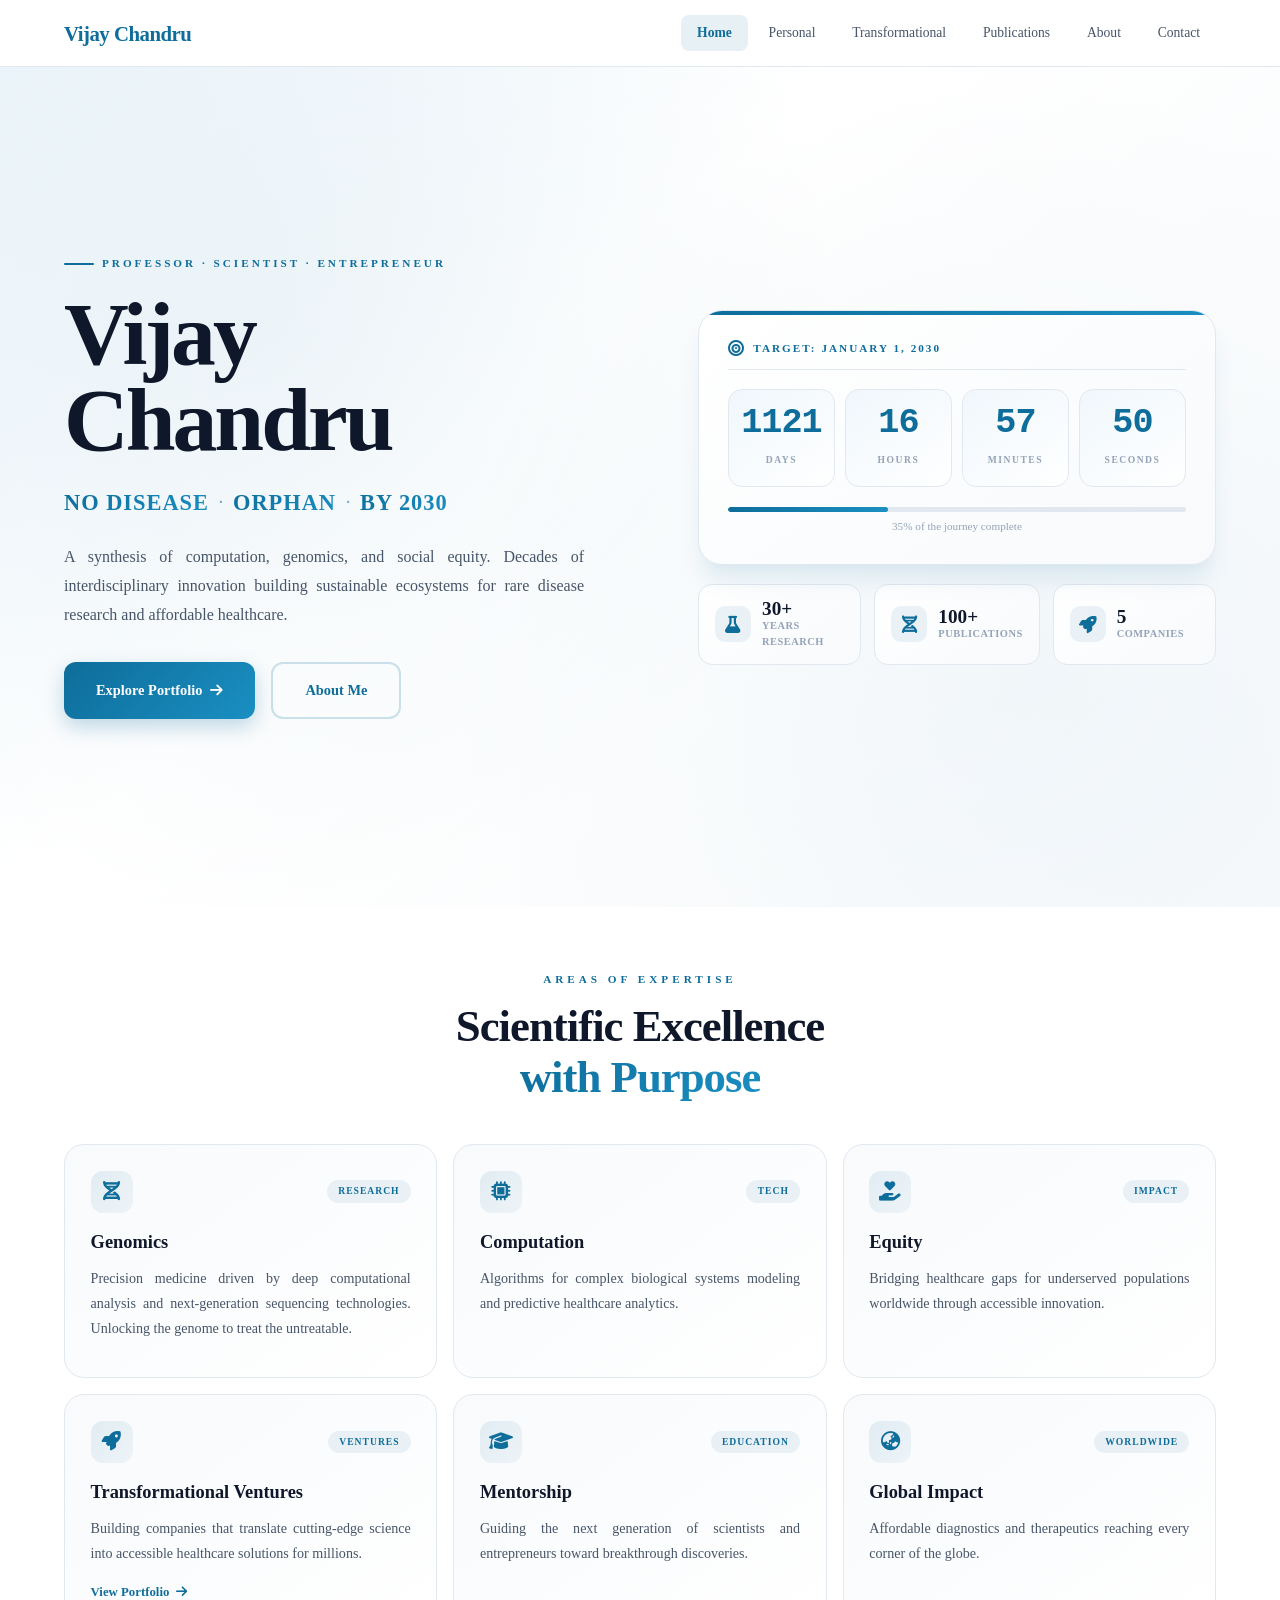
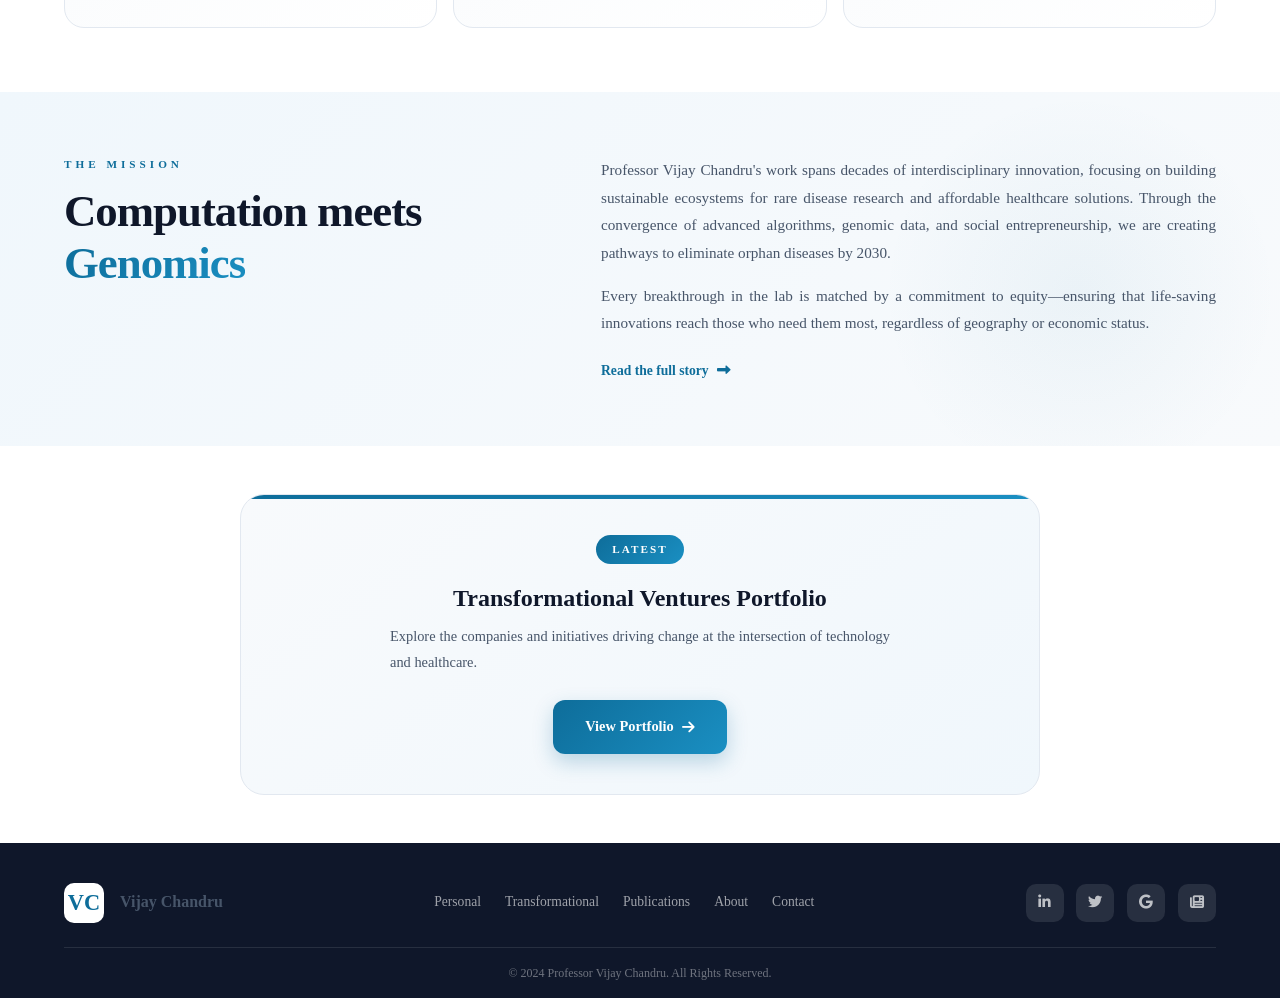
==== commit 74e6b17d: "Add files via upload" ====
--- a/index.html
+++ b/index.html
@@ -7,6 +7,7 @@
     <link rel="stylesheet" href="styles.css">
     <link href="https://fonts.googleapis.com/css2?family=Poppins:wght@300;400;500;600;700;800;900&display=swap" rel="stylesheet">
     <link rel="stylesheet" href="https://cdnjs.cloudflare.com/ajax/libs/font-awesome/6.4.0/css/all.min.css">
+<base target="_blank">
 <base target="_blank">
 </head>
 <body>
@@ -214,7 +215,7 @@
                 </div>
                 <div class="footer-social">
                     <a href="#" aria-label="LinkedIn"><i class="fab fa-linkedin-in"></i></a>
-                    <a href="#" aria-label="Twitter"><i class="fab fa-x-twitter"></i></a>
+                    <a href="#" aria-label="Twitter / X"><i class="fab fa-twitter"></i></a>
                     <a href="#" aria-label="Google Scholar"><i class="fab fa-google"></i></a>
                     <a href="#" aria-label="News"><i class="fas fa-newspaper"></i></a>
                 </div>
--- a/styles.css
+++ b/styles.css
@@ -29,7 +29,7 @@
 }
 
 body {
-    font-family: 'Poppins', -apple-system, BlinkMacSystemFont, 'Segoe UI', sans-serif;
+    font-family: 'EB Garamond', 'Times New Roman', Georgia, serif;
     background-color: var(--bg);
     color: var(--text);
     line-height: 1.5;
@@ -375,7 +375,7 @@
     font-weight: 900;
     color: var(--primary);
     line-height: 1;
-    font-family: 'Poppins', monospace;
+    font-family: 'EB Garamond', 'Courier New', monospace;
     letter-spacing: -1px;
     margin-bottom: 0.3rem;
 }
@@ -2539,4 +2539,425 @@
         max-height: 180px;
         border-radius: 8px;
     }
+}
+
+/* ===== HERO STATS - MOBILE FIX ===== */
+@media (max-width: 768px) {
+    .hero-stats-row {
+        display: grid;
+        grid-template-columns: repeat(3, 1fr);
+        gap: 0.5rem;
+        margin-top: 0.5rem;
+    }
+
+    .hero-stat {
+        flex-direction: column;
+        align-items: center;
+        justify-content: center;
+        text-align: center;
+        padding: 0.6rem 0.2rem;
+        gap: 0.3rem;
+        min-height: unset;
+    }
+
+    .hero-stat i {
+        font-size: 0.85rem;
+        width: 26px;
+        height: 26px;
+    }
+
+    .hero-stat div {
+        align-items: center;
+    }
+
+    .st-num {
+        font-size: 0.9rem;
+    }
+
+    .st-text {
+        font-size: 0.55rem;
+        letter-spacing: 0.3px;
+        line-height: 1.2;
+    }
+}
+
+@media (max-width: 480px) {
+    .hero-stats-row {
+        gap: 0.35rem;
+    }
+
+    .hero-stat {
+        padding: 0.5rem 0.15rem;
+        border-radius: 10px;
+    }
+
+    .hero-stat i {
+        font-size: 0.75rem;
+        width: 22px;
+        height: 22px;
+    }
+
+    .st-num {
+        font-size: 0.8rem;
+    }
+
+    .st-text {
+        font-size: 0.5rem;
+    }
+}
+
+
+/* ===== FOOTER MOBILE FIX ===== */
+@media (max-width: 768px) {
+    .footer-inner {
+        flex-direction: column;
+        text-align: center;
+        gap: 1.2rem;
+        padding-bottom: 1.2rem;
+    }
+
+    .footer-brand {
+        justify-content: center;
+    }
+
+    .footer-links {
+        justify-content: center;
+        gap: 1rem;
+    }
+
+    .footer-links a {
+        font-size: 0.8rem;
+    }
+
+    .footer-social {
+        justify-content: center;
+        gap: 0.6rem;
+    }
+
+    .footer-social a {
+        width: 34px;
+        height: 34px;
+        font-size: 0.85rem;
+    }
+
+    .footer-bottom p {
+        font-size: 0.7rem;
+    }
+}
+
+@media (max-width: 480px) {
+    .footer-inner {
+        gap: 1rem;
+        padding-bottom: 1rem;
+    }
+
+    .footer-brand p {
+        font-size: 0.9rem;
+    }
+
+    .footer-logo {
+        width: 36px;
+        height: 36px;
+        font-size: 1.2rem;
+    }
+
+    .footer-links {
+        gap: 0.6rem;
+    }
+
+    .footer-links a {
+        font-size: 0.75rem;
+    }
+
+    .footer-social a {
+        width: 32px;
+        height: 32px;
+        font-size: 0.8rem;
+    }
+}
+
+
+/* ===== ABOUT PAGE - CLEAN & ORGANIZED ===== */
+.about-main {
+    width: 100%;
+    padding: 2rem 5% 4rem;
+}
+
+.about-header {
+    text-align: center;
+    margin-bottom: 2.5rem;
+    padding-top: 1rem;
+}
+
+.about-header h1 {
+    font-size: clamp(2rem, 4vw, 2.8rem);
+    font-weight: 800;
+    letter-spacing: -1px;
+    color: var(--text);
+}
+
+.about-grid {
+    display: grid;
+    grid-template-columns: 340px 1fr;
+    gap: 3rem;
+    max-width: 1400px;
+    margin: 0 auto;
+}
+
+/* Portrait card */
+.portrait-card {
+    text-align: center;
+    margin-bottom: 2rem;
+}
+
+.portrait-card img {
+    width: 100%;
+    max-width: 280px;
+    margin-bottom: 1rem;
+    border: 3px solid rgba(14, 109, 154, 0.2);
+    border-radius: 16px;
+    transition: all 0.3s ease;
+}
+
+.portrait-card img:hover {
+    border-color: var(--primary);
+    box-shadow: var(--shadow-xl);
+}
+
+.caption-name {
+    display: block;
+    font-size: 1.2rem;
+    font-weight: 700;
+    color: var(--text);
+}
+
+.caption-title {
+    font-size: 0.85rem;
+    color: var(--text-muted);
+}
+
+/* Service card */
+.service-card {
+    background: linear-gradient(145deg, var(--bg-warm), var(--bg));
+    padding: 1.8rem;
+    border: 1px solid var(--border);
+    border-radius: 16px;
+    transition: all 0.3s ease;
+}
+
+.service-card:hover {
+    box-shadow: var(--shadow-lg);
+}
+
+.service-card h3 {
+    font-size: 1.4rem;
+    margin-bottom: 1rem;
+    color: var(--text);
+    font-weight: 700;
+}
+
+.service-section {
+    margin-bottom: 1.2rem;
+}
+
+.service-section h4 {
+    color: var(--primary);
+    margin-bottom: 0.4rem;
+    font-size: 1rem;
+    font-weight: 600;
+}
+
+.service-section p {
+    text-align: justify;
+    line-height: 1.8;
+    color: var(--text-secondary);
+    font-size: 0.9rem;
+}
+
+/* Pursuit card */
+.pursuit-card {
+    background: linear-gradient(145deg, var(--bg-warm), var(--bg));
+    padding: 1.8rem;
+    border: 1px solid var(--border);
+    border-radius: 16px;
+    transition: all 0.3s ease;
+}
+
+.pursuit-card:hover {
+    box-shadow: var(--shadow-lg);
+}
+
+.pursuit-card h2 {
+    font-size: 1.4rem;
+    margin-bottom: 1rem;
+    color: var(--text);
+    font-weight: 700;
+}
+
+.pursuit-intro p {
+    text-align: justify;
+    line-height: 1.8;
+    color: var(--text-secondary);
+    font-size: 0.95rem;
+    margin-bottom: 1rem;
+}
+
+.pursuit-section {
+    margin-bottom: 1.2rem;
+}
+
+.pursuit-section h4 {
+    color: var(--primary);
+    margin-bottom: 0.4rem;
+    font-size: 1rem;
+    font-weight: 600;
+}
+
+.pursuit-section p {
+    text-align: justify;
+    line-height: 1.8;
+    color: var(--text-secondary);
+    font-size: 0.9rem;
+    margin-bottom: 0.8rem;
+}
+
+/* Company tags */
+.company-tags {
+    display: flex;
+    flex-wrap: wrap;
+    gap: 0.5rem;
+    margin: 1rem 0;
+}
+
+.tag {
+    background: rgba(14, 109, 154, 0.08);
+    padding: 0.3rem 1rem;
+    font-size: 0.8rem;
+    color: var(--primary);
+    font-weight: 600;
+    border-radius: 20px;
+    border: 1px solid rgba(14, 109, 154, 0.15);
+    transition: all 0.3s ease;
+}
+
+.tag:hover {
+    background: var(--primary);
+    color: white;
+    transform: translateY(-2px);
+}
+
+/* Pursuit timeline */
+.pursuit-timeline {
+    margin-top: 1.2rem;
+    padding-top: 1.2rem;
+    border-top: 1px solid var(--border);
+}
+
+.timeline-item {
+    display: flex;
+    gap: 1rem;
+    margin-bottom: 0.6rem;
+    font-size: 0.9rem;
+}
+
+.timeline-year {
+    font-weight: 700;
+    color: var(--primary);
+    min-width: 100px;
+    flex-shrink: 0;
+}
+
+/* ===== ABOUT PAGE RESPONSIVE ===== */
+@media (max-width: 1024px) {
+    .about-grid {
+        grid-template-columns: 1fr;
+        gap: 2rem;
+    }
+
+    .about-left {
+        display: grid;
+        grid-template-columns: 1fr 1fr;
+        gap: 2rem;
+    }
+
+    .portrait-card {
+        margin-bottom: 0;
+    }
+}
+
+@media (max-width: 768px) {
+    .about-main {
+        padding: 1.5rem 4% 3rem;
+    }
+
+    .about-left {
+        grid-template-columns: 1fr;
+    }
+
+    .portrait-card img {
+        max-width: 220px;
+    }
+
+    .service-card,
+    .pursuit-card {
+        padding: 1.4rem;
+    }
+
+    .service-card h3,
+    .pursuit-card h2 {
+        font-size: 1.25rem;
+    }
+
+    .service-section p,
+    .pursuit-section p,
+    .pursuit-intro p {
+        font-size: 0.85rem;
+    }
+
+    .timeline-item {
+        font-size: 0.85rem;
+    }
+
+    .timeline-year {
+        min-width: 85px;
+    }
+}
+
+@media (max-width: 480px) {
+    .about-header h1 {
+        font-size: 1.6rem;
+    }
+
+    .portrait-card img {
+        max-width: 180px;
+    }
+
+    .caption-name {
+        font-size: 1rem;
+    }
+
+    .service-card,
+    .pursuit-card {
+        padding: 1.2rem;
+        border-radius: 12px;
+    }
+
+    .company-tags {
+        gap: 0.35rem;
+    }
+
+    .tag {
+        padding: 0.25rem 0.7rem;
+        font-size: 0.7rem;
+    }
+
+    .timeline-item {
+        flex-direction: column;
+        gap: 0.2rem;
+        margin-bottom: 0.8rem;
+    }
+
+    .timeline-year {
+        min-width: unset;
+    }
 }
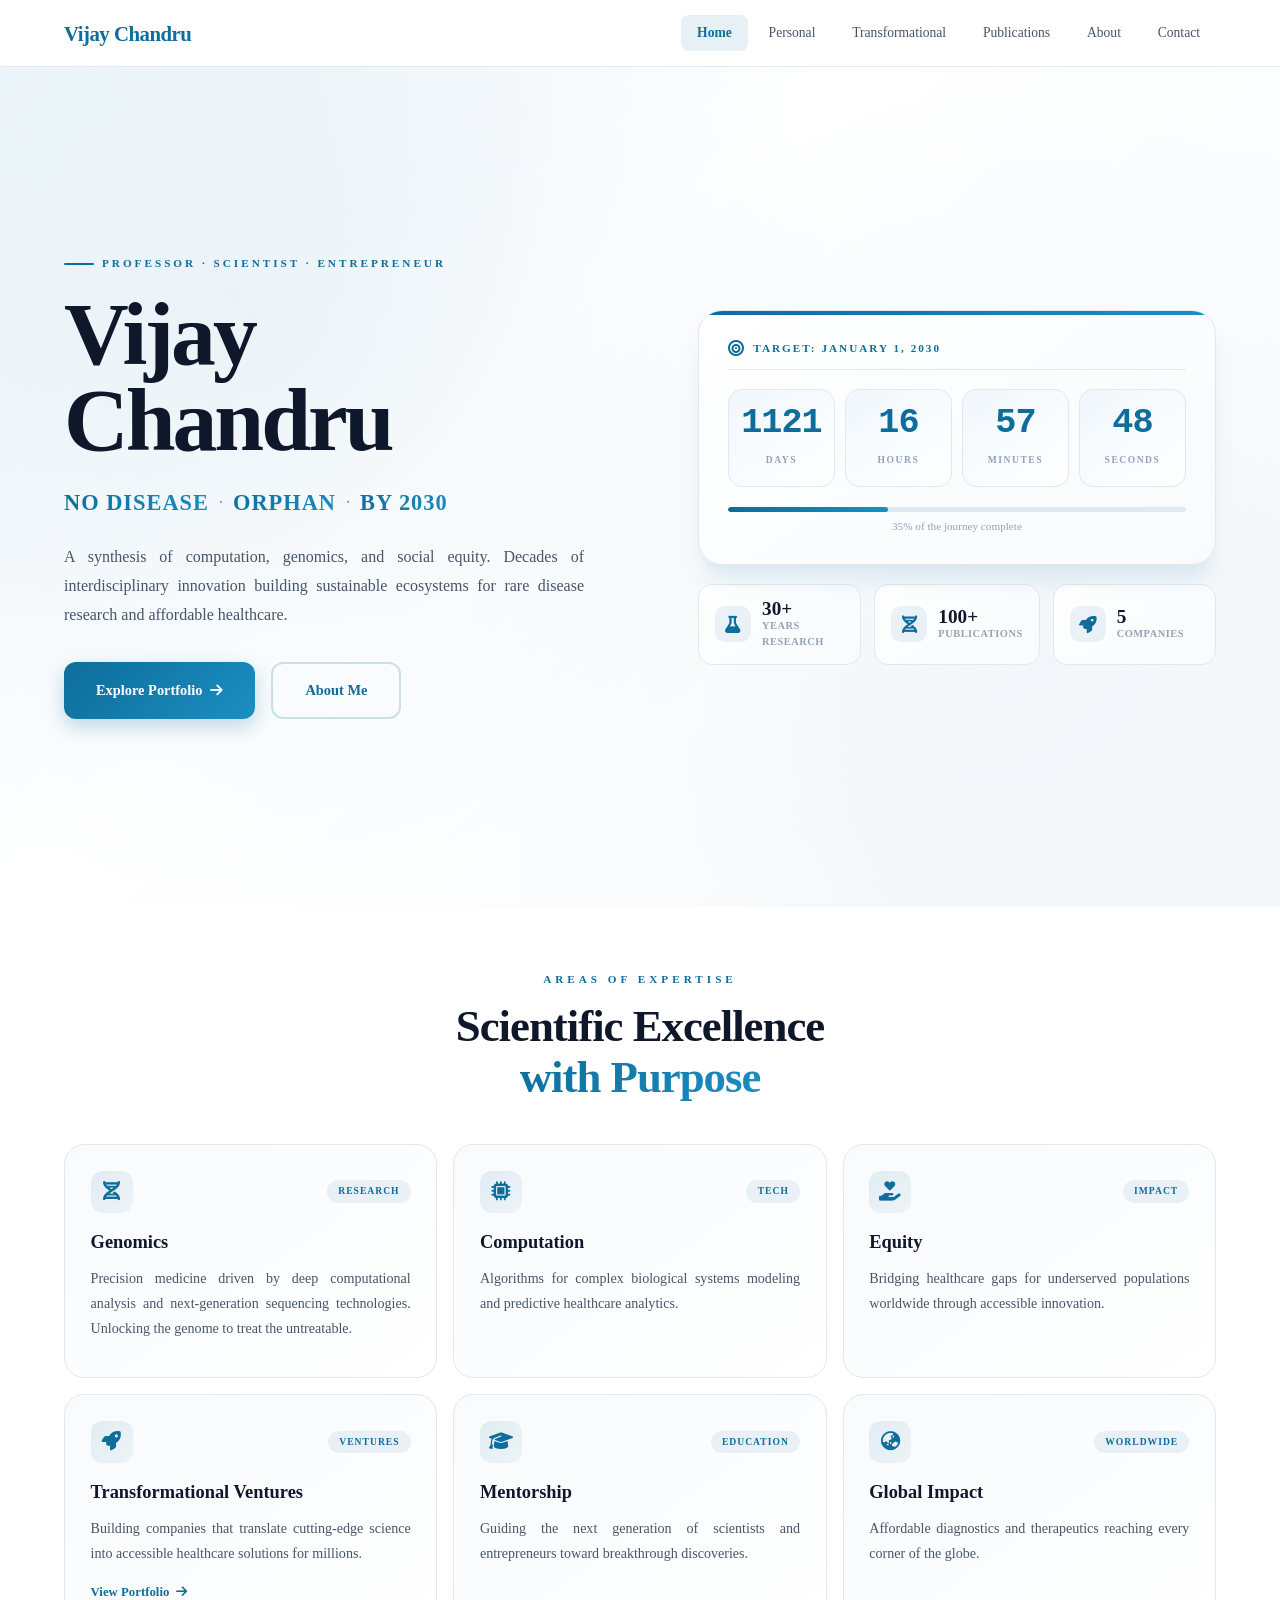
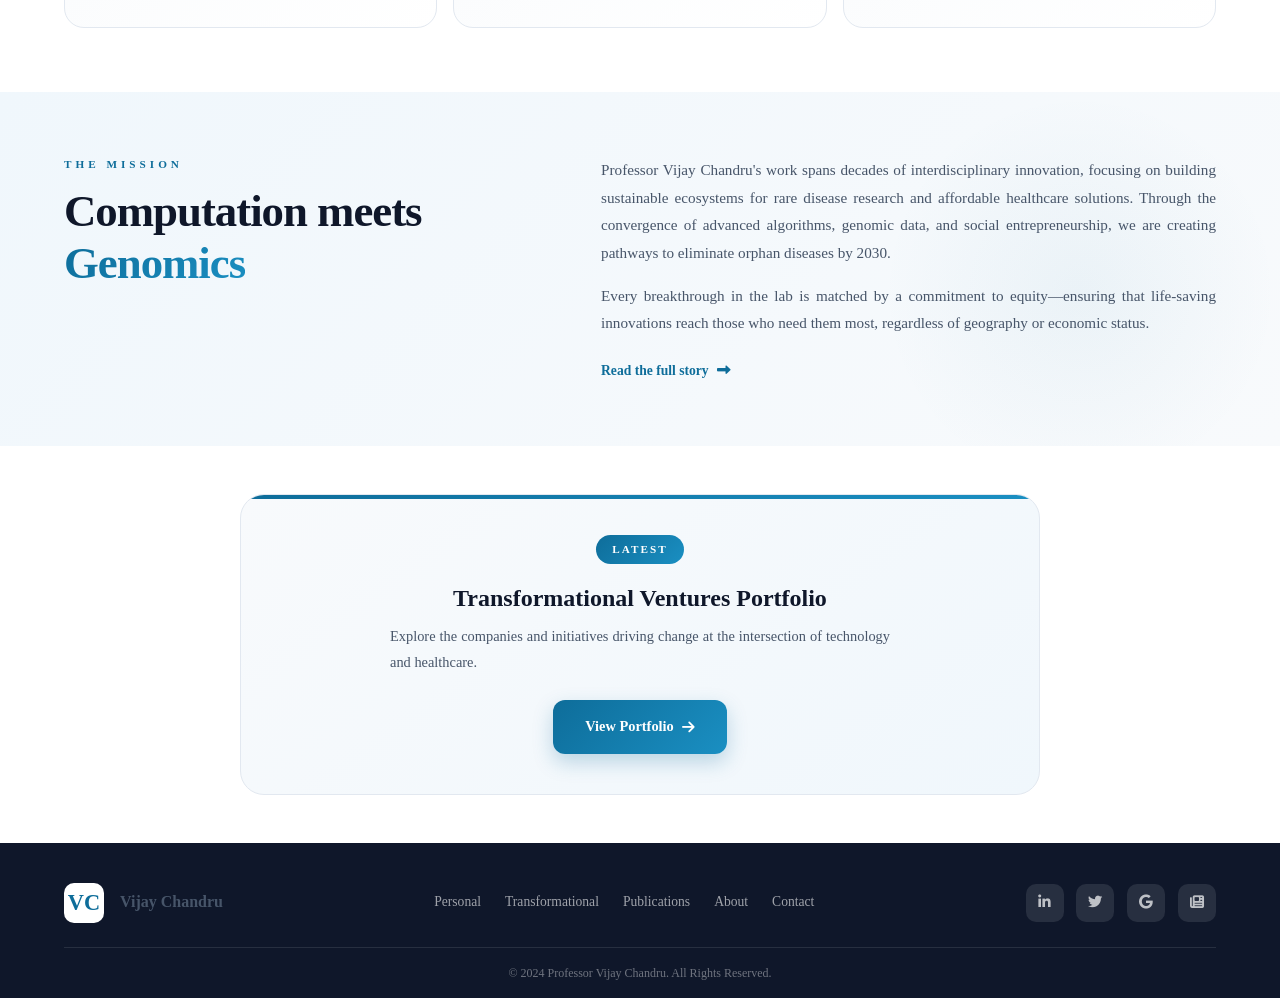
==== commit 67453794: "Add files via upload" ====
--- a/index.html
+++ b/index.html
@@ -7,8 +7,8 @@
     <link rel="stylesheet" href="styles.css">
     <link href="https://fonts.googleapis.com/css2?family=Poppins:wght@300;400;500;600;700;800;900&display=swap" rel="stylesheet">
     <link rel="stylesheet" href="https://cdnjs.cloudflare.com/ajax/libs/font-awesome/6.4.0/css/all.min.css">
-<base target="_blank">
-<base target="_blank">
+<base target="">
+<base target="">
 </head>
 <body>
     <div class="page-container home-page">
